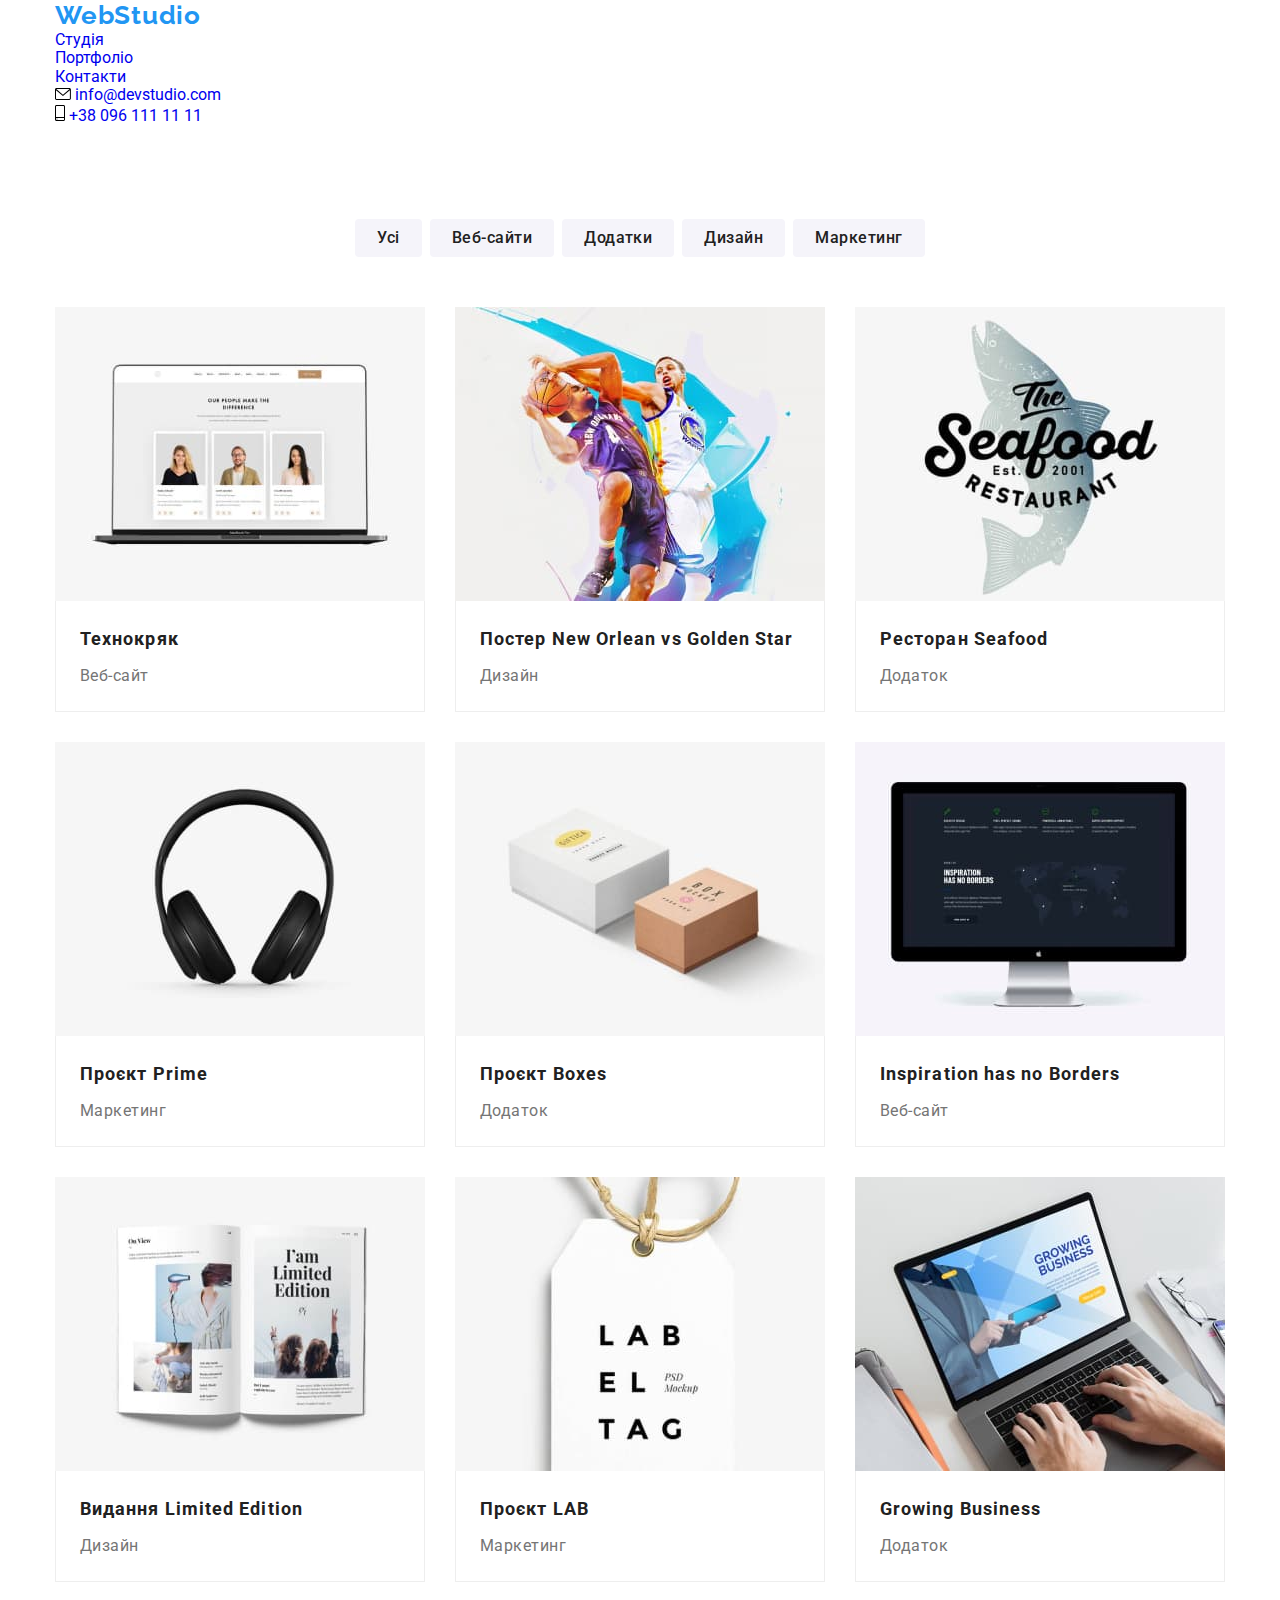
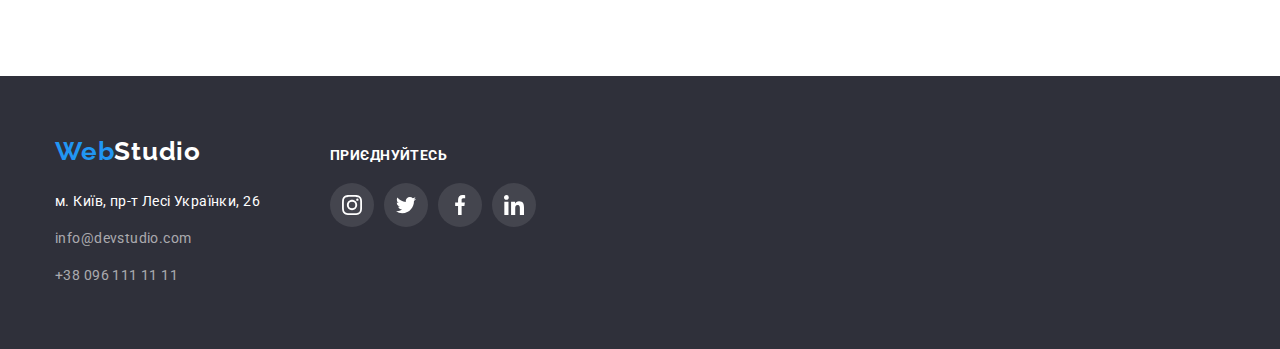
==== portfolio.html @ d1a9045b "start" ====
<!DOCTYPE html>
<html lang="uk">
  <head>
    <meta charset="UTF-8" />
    <meta http-equiv="X-UA-Compatible" content="IE=edge" />
    <meta name="viewport" content="width=device-width, initial-scale=1.0" />
    <title>WebStudio</title>
    <link
      rel="stylesheet"
      href="https://cdnjs.cloudflare.com/ajax/libs/modern-normalize/1.1.0/modern-normalize.min.css"
    />
    <link rel="stylesheet" href="./css/styles.css" />
    <link rel="preconnect" href="https://fonts.googleapis.com" />
    <link rel="preconnect" href="https://fonts.gstatic.com" crossorigin />
    <link
      href="https://fonts.googleapis.com/css2?family=Raleway:wght@700&family=Roboto:wght@400;500;700;900&display=swap"
      rel="stylesheet"
    />
  </head>
  <body>
    <header>
      <div class="container header-site">
        <nav class="navigation">
          <a href="./index.html" class="logo"
            >Web<span class="logo-header">Studio</span></a
          >
          <ul class="site-nav list">
            <li><a href="./index.html" class="link">Студія</a></li>
            <li>
              <a href="./portfolio.html" class="link active">Портфоліо</a>
            </li>
            <li><a href="#" class="link">Контакти</a></li>
          </ul>
        </nav>
        <ul class="header-contacts list">
          <li>
            <a href="mailto:info@devstudio.com" class="link"
              ><svg class="header-contacts-icons" width="16px" height="12px">
                <use xlink:href="./images/icons.svg#icon-envelope"></use>
              </svg>
              info@devstudio.com</a
            >
          </li>
          <li>
            <a href="tel:+380961111111" class="link"
              ><svg class="header-contacts-icons" width="10" height="16">
                <use xlink:href="./images/icons.svg#icon-smartphone"></use>
              </svg>
              +38 096 111 11 11</a
            >
          </li>
        </ul>
      </div>
    </header>

    <main>
      <section class="section">
        <div class="container">
          <h1 class="section-title visually-hidden">Наші роботи</h1>
          <ul class="list portfolio-filter">
            <li><button type="button" class="button">Усі</button></li>
            <li><button type="button" class="button">Веб-сайти</button></li>
            <li><button type="button" class="button">Додатки</button></li>
            <li><button type="button" class="button">Дизайн</button></li>
            <li><button type="button" class="button">Маркетинг</button></li>
          </ul>
          <h2 class="section-title visually-hidden">Наші проекти</h2>
          <ul class="list project">
            <li>
              <a href="#" class="link project__link">
                <div class="project__container">
                  <img
                    src="./images/technocryack.jpg"
                    alt="Веб-сайт Технокряк"
                    width="370"
                  />
                  <div class="project__info">
                    <p class="project__info-text">
                      Ресурс пропонує комплексні пропозиції з різним рівнем
                      функціоналу та сервісів. Все це дозволить відвідувачу
                      отримати вичерпні відомості про компанію чи приватну
                      особу.
                    </p>
                  </div>
                </div>
                <div class="project-box">
                  <h3 class="title">Технокряк</h3>
                  <p class="text">Веб-сайт</p>
                </div>
              </a>
            </li>
            <li>
              <a href="#" class="link project__link">
                <div class="project__container">
                  <img
                    src="./images/poster-new-orlean-vs-golden-star.jpg"
                    alt="Дизайн постера New Orlean vs Golden Star"
                    width="370"
                  />
                  <div class="project__info">
                    <p class="project__info-text">
                      Ресурс пропонує комплексні пропозиції з різним рівнем
                      функціоналу та сервісів. Все це дозволить відвідувачу
                      отримати вичерпні відомості про компанію чи приватну
                      особу.
                    </p>
                  </div>
                </div>
                <div class="project-box">
                  <h3 class="title">Постер New Orlean vs Golden Star</h3>
                  <p class="text">Дизайн</p>
                </div>
              </a>
            </li>
            <li>
              <a href="#" class="link project__link">
                <div class="project__container">
                  <img
                    src="./images/restaurant-seafood.jpg"
                    alt="Додаток ресторану Seafood"
                    width="370"
                  />
                  <div class="project__info">
                    <p class="project__info-text">
                      Ресурс пропонує комплексні пропозиції з різним рівнем
                      функціоналу та сервісів. Все це дозволить відвідувачу
                      отримати вичерпні відомості про компанію чи приватну
                      особу.
                    </p>
                  </div>
                </div>
                <div class="project-box">
                  <h3 class="title">Ресторан Seafood</h3>
                  <p class="text">Додаток</p>
                </div></a
              >
            </li>
            <li>
              <a href="#" class="link project__link">
                <div class="project__container">
                  <img
                    src="./images/projekt-prime.jpg"
                    alt="Маркетинг проєкта Prime"
                    width="370"
                  />
                  <div class="project__info">
                    <p class="project__info-text">
                      Ресурс пропонує комплексні пропозиції з різним рівнем
                      функціоналу та сервісів. Все це дозволить відвідувачу
                      отримати вичерпні відомості про компанію чи приватну
                      особу.
                    </p>
                  </div>
                </div>
                <div class="project-box">
                  <h3 class="title">Проєкт Prime</h3>
                  <p class="text">Маркетинг</p>
                </div></a
              >
            </li>
            <li>
              <a href="#" class="link project__link">
                <div class="project__container">
                  <img
                    src="./images/projekt-boxes.jpg"
                    alt="Додаток проєкта Boxes"
                    width="370"
                  />
                  <div class="project__info">
                    <p class="project__info-text">
                      Ресурс пропонує комплексні пропозиції з різним рівнем
                      функціоналу та сервісів. Все це дозволить відвідувачу
                      отримати вичерпні відомості про компанію чи приватну
                      особу.
                    </p>
                  </div>
                </div>
                <div class="project-box">
                  <h3 class="title">Проєкт Boxes</h3>
                  <p class="text">Додаток</p>
                </div></a
              >
            </li>
            <li>
              <a href="#" class="link project__link">
                <div class="project__container">
                  <img
                    src="./images/inspiration-has-no-borders.jpg"
                    alt="Веб-сайт Inspiration has no Borders"
                    width="370"
                  />
                  <div class="project__info">
                    <p class="project__info-text">
                      Ресурс пропонує комплексні пропозиції з різним рівнем
                      функціоналу та сервісів. Все це дозволить відвідувачу
                      отримати вичерпні відомості про компанію чи приватну
                      особу.
                    </p>
                  </div>
                </div>
                <div class="project-box">
                  <h3 class="title">Inspiration has no Borders</h3>
                  <p class="text">Веб-сайт</p>
                </div></a
              >
            </li>
            <li>
              <a href="#" class="link project__link">
                <div class="project__container">
                  <img
                    src="./images/limited-edition.jpg"
                    alt="Дизайн видання Limited Edition"
                    width="370"
                  />
                  <div class="project__info">
                    <p class="project__info-text">
                      Ресурс пропонує комплексні пропозиції з різним рівнем
                      функціоналу та сервісів. Все це дозволить відвідувачу
                      отримати вичерпні відомості про компанію чи приватну
                      особу.
                    </p>
                  </div>
                </div>
                <div class="project-box">
                  <h3 class="title">Видання Limited Edition</h3>
                  <p class="text">Дизайн</p>
                </div></a
              >
            </li>
            <li>
              <a href="#" class="link project__link">
                <div class="project__container">
                  <img
                    src="./images/projekt-lab.jpg"
                    alt="Маркетинг проєкта LAB"
                    width="370"
                  />
                  <div class="project__info">
                    <p class="project__info-text">
                      Ресурс пропонує комплексні пропозиції з різним рівнем
                      функціоналу та сервісів. Все це дозволить відвідувачу
                      отримати вичерпні відомості про компанію чи приватну
                      особу.
                    </p>
                  </div>
                </div>
                <div class="project-box">
                  <h3 class="title">Проєкт LAB</h3>
                  <p class="text">Маркетинг</p>
                </div></a
              >
            </li>
            <li>
              <a href="#" class="link project__link">
                <div class="project__container">
                  <img
                    src="./images/growing-business.jpg"
                    alt="Додаток Growing Business"
                    width="370"
                  />
                  <div class="project__info">
                    <p class="project__info-text">
                      Ресурс пропонує комплексні пропозиції з різним рівнем
                      функціоналу та сервісів. Все це дозволить відвідувачу
                      отримати вичерпні відомості про компанію чи приватну
                      особу.
                    </p>
                  </div>
                </div>
                <div class="project-box">
                  <h3 class="title">Growing Business</h3>
                  <p class="text">Додаток</p>
                </div></a
              >
            </li>
          </ul>
        </div>
      </section>
    </main>

    <footer class="footer">
      <div class="container footer__container">
        <div class="footer__address">
          <a href="./index.html" class="logo link"
            >Web<span class="logo-footer">Studio</span></a
          >
          <address class="adress">
            <ul class="list">
              <li class="adress-li">
                <a
                  href="https://goo.gl/maps/CPtrU1FHBa2aNyZL9"
                  target="_blank"
                  rel="noopener noreferrer nofollow"
                  class="adress-link"
                  >м. Київ, пр-т Лесі Українки, 26</a
                >
              </li>
              <li class="adress-li">
                <a href="mailto:info@devstudio.com" class="link"
                  >info@devstudio.com</a
                >
              </li>
              <li class="adress-li">
                <a href="tel:+380961111111" class="link">+38 096 111 11 11</a>
              </li>
            </ul>
          </address>
        </div>
        <div class="footer__social">
          <h3 class="footer__social-text">приєднуйтесь</h3>
          <ul class="list list-svg">
            <li class="team-li-svg">
              <a href="#" class="link footer__social-link"
                ><svg class="footer__social-svg" width="44px" height="44px">
                  <use href="./images/icons.svg#icon-instagram"></use>
                </svg>
              </a>
            </li>
            <li class="team-li-svg">
              <a href="#" class="link footer__social-link"
                ><svg class="footer__social-svg" width="44px" height="44px">
                  <use href="./images/icons.svg#icon-twitter"></use>
                </svg>
              </a>
            </li>
            <li class="team-li-svg">
              <a href="#" class="link footer__social-link"
                ><svg class="footer__social-svg" width="44px" height="44px">
                  <use href="./images/icons.svg#icon-facebook"></use>
                </svg>
              </a>
            </li>
            <li class="team-li-svg">
              <a href="#" class="link footer__social-link"
                ><svg class="footer__social-svg" width="44px" height="44px">
                  <use href="./images/icons.svg#icon-linkedin"></use>
                </svg>
              </a>
            </li>
          </ul>
        </div>
      </div>
    </footer>
  </body>
</html>
---- css/styles.css ----
:root {
  --primary-background-color: #ffffff;
  --main--background-color: #f5f5f5;
  --team-background-color: #f5f4fa;
  --secondary-background-color: #2f303a;
  --primary-text-color: #757575;
  --title-text-color: #212121;
  --logo-color: #2196f3;
  --white: #ffffff;
  --black: #000000;
  --footer-link: rgba(255, 255, 255, 0.6);
  --icon-color: #afb1b8;
  /* --title-font-weight: 700; */
}
/* placeholder or mixin */
body {
  font-family: "Roboto", sans-serif;
  color: var(--primary-text-color);
  background-color: var(--primary-background-color);
}
img {
  display: block;
  max-width: 100%;
  height: auto; /*потрібно ставити для нормального відображення фото, фото строчний елемент */
}
.visually-hidden {
  position: absolute;
  white-space: nowrap;
  width: 1px;
  height: 1px;
  overflow: hidden;
  border: 0;
  padding: 0;
  clip: rect(0 0 0 0);
  clip-path: inset(50%);
  margin: -1px;
}
.list {
  list-style: none;
  margin: 0;
  padding: 0;
}
.link {
  text-decoration: none;
}
h1,
h2,
h3,
h4,
h5,
h6,
p {
  margin: 0;
}

.section-title {
  font-weight: 700;
  font-size: 36px;
  line-height: 1.167;
  text-align: center;
  letter-spacing: 0.03em;
  color: var(--title-text-color);
}

/* container */
.container {
  padding: 0 15px;
  margin: 0 auto;
  width: 100%;
  max-width: 1200px;
}
.section {
  padding-top: 94px;
  padding-bottom: 94px;
}

/* header */
.header {
  border-bottom: 1px solid #ececec;
}

.header__container {
  /* placeholder or mixin */
  padding: 0 15px;
  margin: 0 auto;
  width: 100%;
  max-width: 1200px;
  /* end */
  display: flex;
}
.nav {
  display: flex;
  align-items: center;
}
.nav__list {
  /* placeholder or mixin */
  list-style: none;
  margin: 0;
  padding: 0;
  /* end */
  display: flex;
  margin-left: 93px;
  gap: 50px;
}

.nav__link {
  /* placeholder or mixin */
  text-decoration: none;
  /* end */
  display: block;
  padding: 32px 0;
}

/* logo */
.logo {
  text-decoration: none;
  font-family: "Raleway";
  font-weight: 700;
  font-size: 26px;
  line-height: 1.193;
  letter-spacing: 0.03em;
  color: var(--logo-color);
}
.logo__text {
  color: var(--black);
}
.logo-footer {
  color: var(--white);
}
/* header */
.nav__link {
  /* placeholder or mixin */
  text-decoration: none;
  /* end */
  font-weight: 500;
  font-size: 14px;
  line-height: 1.143;
  letter-spacing: 0.02em;
  color: var(--title-text-color);
  transition: color 0.25s;
}
.nav__link:hover,
.nav__link:focus {
  color: var(--logo-color);
}

.contacts {
  /* placeholder or mixin */
  list-style: none;
  margin: 0;
  padding: 0;
  /* end */
  display: flex;
  margin-left: auto;
  align-items: center;
  gap: 50px;
}
.contacts__link {
  /* placeholder or mixin */
  text-decoration: none;
  /* end */
  font-weight: 500;
  font-size: 14px;
  line-height: 1.143;
  letter-spacing: 0.02em;
  color: var(--primary-text-color);
  transition: color 0.25s;
}
.nav__link--active {
  color: var(--logo-color);
  position: relative;
}
.nav__link--active::after {
  position: absolute;
  content: "";
  bottom: -2px;
  display: block;
  width: 100%;
  height: 4px;
  background-color: var(--logo-color);
  border-radius: 2px;
}
.contacts__link:hover,
.contacts__link:focus {
  color: var(--logo-color);
}
.contacts__icons {
  margin-right: 10px;
  fill: currentColor;
}

/* hero */

.hero {
  background-image: linear-gradient(
      rgba(47, 48, 58, 0.4),
      rgba(47, 48, 58, 0.4)
    ),
    url(../images/background.jpg);
  background-repeat: no-repeat;
  background-position: center;
  background-size: 1600px 600px; /*питання!!!*/
  background-color: var(--secondary-background-color);
  text-align: center;
  padding-top: 200px;
  padding-bottom: 200px;
}
.hero__title {
  font-weight: 900;
  font-size: 44px;
  line-height: 1.364;
  letter-spacing: 0.06em;
  text-transform: uppercase;
  color: var(--white);
  margin: 0 auto;
  margin-bottom: 30px;
  max-width: 696px;
}
.hero__button {
  border-radius: 4px;
  border: 0;
  background-color: var(--logo-color);
  color: var(--white);
  font-weight: 700;
  font-size: 16px;
  line-height: 1.875;
  letter-spacing: 0.06em;
  padding: 10px 32px;
}

/* benefits */

.benefits {
  /* placeholder or mixin */
  padding-top: 94px;
  padding-bottom: 94px;
  /* end */
}
.benefits__container {
  /* placeholder or mixin */
  padding: 0 15px;
  margin: 0 auto;
  width: 100%;
  max-width: 1200px;
  /* end */
}
.benefits__title {
  /* placeholder or mixin */
  font-weight: 700;
  font-size: 36px;
  line-height: 1.167;
  text-align: center;
  letter-spacing: 0.03em;
  color: var(--title-text-color);
  /* end */
}
.benefits__list {
  /* placeholder or mixin */
  list-style: none;
  margin: 0;
  padding: 0;
  /* end */
  display: flex;
  justify-content: space-between;
  gap: 30px;
}
.benefits__li {
  width: 100%;
  max-width: 270px;
}
.benefits__info {
  font-weight: 700;
  font-size: 14px;
  line-height: 1.143;
  letter-spacing: 0.03em;
  text-transform: uppercase;
  color: var(--title-text-color);
  margin-bottom: 10px;
}
.benefits__text {
  font-weight: 400;
  font-size: 14px;
  line-height: 1.715;
  letter-spacing: 0.03em;
  color: var(--primary-text-color);
}
.benefits__svg-box {
  display: flex;
  background-color: #f5f4fa;
  margin-bottom: 30px;
  border-radius: 4px;
}
.benefits__icons {
  margin: 25px 100px;
}

/* work */

.work {
  /* placeholder or mixin */
  padding-top: 94px;
  padding-bottom: 94px;
  /* end */
  padding-top: 0;
}
.work__container {
  /* placeholder or mixin */
  padding: 0 15px;
  margin: 0 auto;
  width: 100%;
  max-width: 1200px;
  /* end */
}
.work__title {
  /* placeholder or mixin */
  font-weight: 700;
  font-size: 36px;
  line-height: 1.167;
  text-align: center;
  letter-spacing: 0.03em;
  color: var(--title-text-color);
  /* end */
}
.work__list {
  /* placeholder or mixin */
  list-style: none;
  margin: 0;
  padding: 0;
  /* end */
  display: flex;
  margin-top: 50px;
}
.work__li:not(:last-child) {
  margin-right: 30px;
}
.work__li {
  position: relative;
}
.work__info {
  position: absolute;
  background: rgba(47, 48, 58, 0.8);
  width: 100%;
  bottom: -1px;
}
.work__description {
  padding: 27px 0;
  font-weight: 700;
  font-size: 14px;
  line-height: 1.143;
  text-align: center;
  letter-spacing: 0.03em;
  text-transform: uppercase;
  color: var(--primary-background-color);
}

/* team */

.team {
  /* placeholder or mixin */
  padding-top: 94px;
  padding-bottom: 94px;
  /* end */
  background-color: var(--team-background-color);
}
.team__container {
  /* placeholder or mixin */
  padding: 0 15px;
  margin: 0 auto;
  width: 100%;
  max-width: 1200px;
  /* end */
}
.team__title {
  /* placeholder or mixin */
  font-weight: 700;
  font-size: 36px;
  line-height: 1.167;
  text-align: center;
  letter-spacing: 0.03em;
  color: var(--title-text-color);
  /* end */
}
.team__list {
  /* placeholder or mixin */
  list-style: none;
  margin: 0;
  padding: 0;
  /* end */
  display: flex;
  margin-top: 50px;
  gap: 30px;
}
.team .list-svg {
  display: flex;
  margin-top: 16px;
  gap: 10px;
  margin-left: 32px;
  /* width: 44px;
  height: 44px; */
}

.list-svg .link {
    /* placeholder or mixin */
    text-decoration: none;
    /* end */
  display: flex;
  align-items: center;
  justify-content: center;
  width: 100%;
  height: 100%;
  border-radius: 50%;
  transition: color 0.25s;
}
.list-svg .link:hover,
.list-svg .link:focus {
  background-color: var(--logo-color);
}
.list-svg .link:hover .icon-team,
.list-svg .link:focus .icon-team {
  fill: #ffffff;
}

.list-svg .link .icon-team {
  padding: 12px;
  fill: var(--icon-color);
  transition: color 0.25s;
}

.team__li {
  background-color: var(--white);
  box-shadow: 0px 1px 3px rgba(0, 0, 0, 0.12), 0px 1px 1px rgba(0, 0, 0, 0.14),
    0px 2px 1px rgba(0, 0, 0, 0.2);
  border-radius: 0px 0px 4px 4px;
}
.team .title {
  font-weight: 500;
  font-size: 16px;
  line-height: 1.188;
  text-align: center;
  letter-spacing: 0.03em;
  color: var(--title-text-color);
}
.team__info {
  padding: 30px 0;
}
.team .text {
  font-weight: 400;
  font-size: 16px;
  line-height: 1.188;
  text-align: center;
  letter-spacing: 0.03em;
  color: var(--primary-text-color);
  margin-top: 10px;
}

/* clients */
.section-title {
  font-weight: 700;
  font-size: 36px;
  line-height: 1.167;
  text-align: center;
  letter-spacing: 0.03em;
  color: var(--black);
  margin-bottom: 50px;
}
.icon-clients {
  fill: var(--icon-color);
  transition: fill 0.25s;
}
.clients__link {
  display: flex;
  width: 170px;
  height: 92px;
  border: 2px solid var(--icon-color);
  border-radius: 5%;
  align-items: center;
  justify-content: center;
  transition: border 0.25s;
}

.clients__link:hover,
.clients__link:focus {
  border: 2px solid var(--logo-color);
}
.clients__link:hover .icon-clients,
.clients__link:focus .icon-clients {
  fill: var(--logo-color);
}

.clients__list {
  display: flex;
  justify-content: space-between;
}

/* footer */
.footer {
  background-color: var(--secondary-background-color);
  padding-top: 60px;
  padding-bottom: 60px;
}

.footer__container {
  display: flex;
  align-items: baseline;
}
.footer__social {
  margin-left: 70px;
}
.footer__social-text {
  font-weight: 700;
  font-size: 14px;
  line-height: 1.143;
  letter-spacing: 0.03em;
  text-transform: uppercase;
  color: var(--white);
}

.footer__social .list-svg {
  display: flex;
  margin-top: 20px;
  gap: 10px;
  /* width: 44px;
  height: 44px; */
}

.footer__social-link {
  background-color: rgba(255, 255, 255, 0.1);
}
.footer__social-svg {
  padding: 12px;
  fill: var(--white);
}

.footer .logo {
  display: block;
  margin-bottom: 20px;
}
.adress .link {
  font-style: normal;
  font-weight: 400;
  font-size: 14px;
  line-height: 2;
  letter-spacing: 0.03em;
  color: var(--footer-link);
}
.adress-li:not(:last-child) {
  margin-bottom: 9px;
}
.adress .adress-link {
  text-decoration: none;
  font-style: normal;
  font-weight: 400;
  font-size: 14px;
  line-height: 2;
  letter-spacing: 0.03em;
  color: var(--white);
  transition: color 0.25s;
}
.adress .link:hover,
.adress .link:focus {
  color: var(--logo-color);
}

/* portfolio */
.portfolio-filter {
  display: flex;
  justify-content: center;
  color: var(--title-text-color);
  font-weight: 500;
  font-size: 16px;
  line-height: 1.625;
  text-align: center;
  letter-spacing: 0.03em;
  margin-bottom: 50px;
}
.portfolio-filter .button {
  padding: 6px 22px;
  font-style: normal;
  font-weight: 500;
  font-size: 16px;
  line-height: 1.625;
  letter-spacing: 0.03em;
  color: var(--title-text-color);
  background-color: var(--team-background-color);
  border: 0;
  border-radius: 4px;
  transition: color 0.25s, background-color 0.25s;
}
.portfolio-filter li:not(:last-child) {
  margin-right: 8px;
}
.portfolio-filter .button:hover,
.portfolio-filter .button:focus {
  color: var(--white);
  background-color: var(--logo-color);
  box-shadow: 0px 3px 1px rgba(0, 0, 0, 0.1), 0px 1px 2px rgba(0, 0, 0, 0.08),
    0px 2px 2px rgba(0, 0, 0, 0.12);
}
.project {
  display: flex;
  flex-wrap: wrap;
}
.project li {
  margin-bottom: 30px;
  margin-right: 30px;
}
.project-box {
  border: 1px solid#eeeeee;
  border-top: 0;
}
.project li:nth-child(3n) {
  margin-right: 0;
}
.project li:nth-last-child(-n + 3) {
  margin-bottom: 0;
}
.project .title {
  font-weight: 700;
  font-size: 18px;
  line-height: 2;
  letter-spacing: 0.06em;
  color: var(--title-text-color);
  padding: 20px 24px 4px 24px;
}
.project .text {
  font-style: normal;
  font-weight: 400;
  font-size: 16px;
  line-height: 1.875;
  letter-spacing: 0.03em;
  color: var(--primary-text-color);
  padding: 0 24px 20px 24px;
}

.project__container {
  position: relative;
  overflow: hidden;
}

.project__info {
  position: absolute;
  top: 0;
  bottom: 0;
  right: 0;
  left: 0;
  background: rgba(33, 150, 243, 0.9);
  transform: translateY(100%);
  transition: transform 0.25s;
}

.project__link:focus .project__info,
.project__link:hover .project__info {
  transform: translateY(0);
}

.project__link:focus .project-box,
.project__link:hover .project-box {
  box-shadow: 0px 1px 1px rgba(0, 0, 0, 0.12), 0px 4px 4px rgba(0, 0, 0, 0.06),
    1px 4px 6px rgba(0, 0, 0, 0.16);
}

.project__info-text {
  color: var(--white);
  font-weight: 400;
  font-size: 18px;
  line-height: 1.556;
  letter-spacing: 0.03em;
  margin: 63px 24px;
}

/* modal */

.modal__windows {
  position: fixed;
  top: 0;
  bottom: 0;
  right: 0;
  left: 0;
  background-color: rgba(0, 0, 0, 0.2);
}
.modal__windows.is-hidden {
  visibility: hidden;
  pointer-events: none;
}

.modal {
  position: absolute;
  width: 528px;
  height: 581px;
  top: 50%;
  left: 50%;
  transform: translate(-50%, -50%);
  background-color: var(--white);
}

.modal__btn {
  border-radius: 50%;
  width: 30px;
  height: 30px;
  display: flex;
  justify-content: center;
  align-items: center;
  position: absolute;
  right: 8px;
  top: 8px;
  border: 1px solid rgba(0, 0, 0, 0.1);
  background-color: var(--white);
}
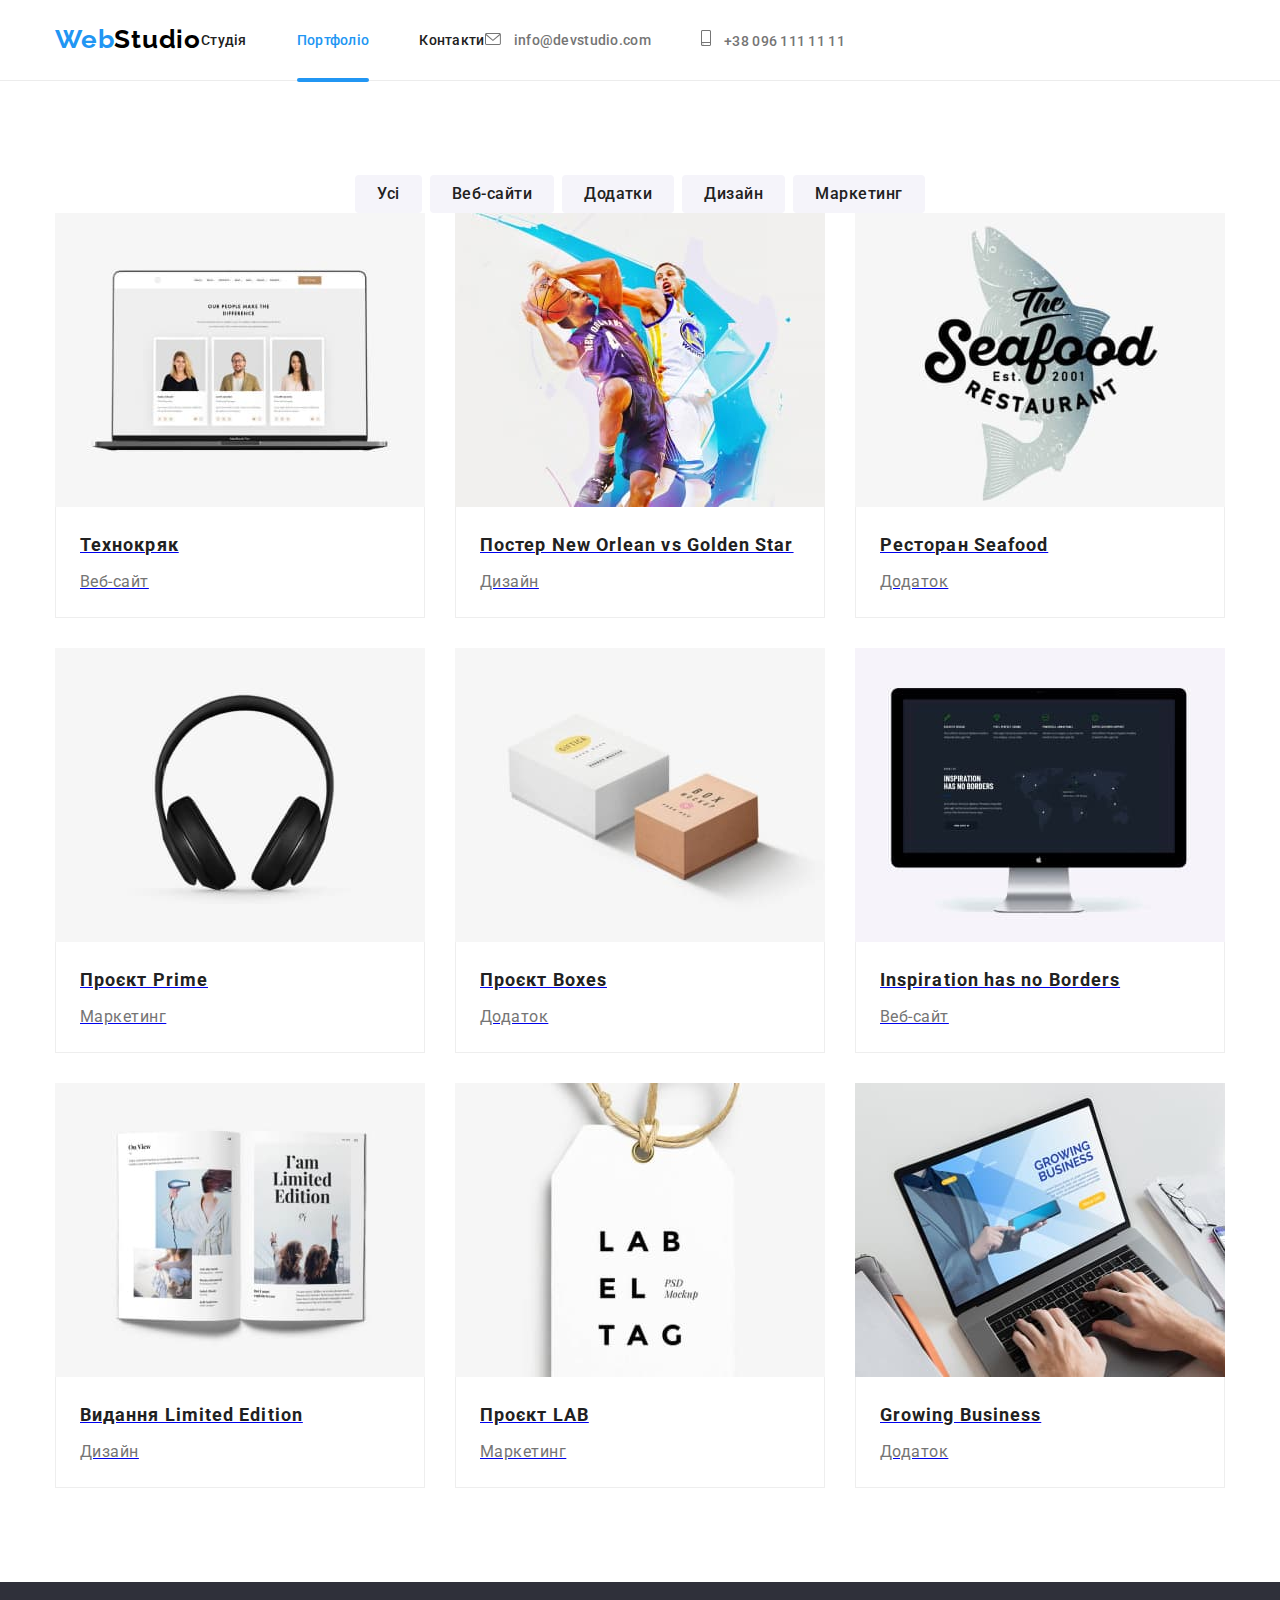
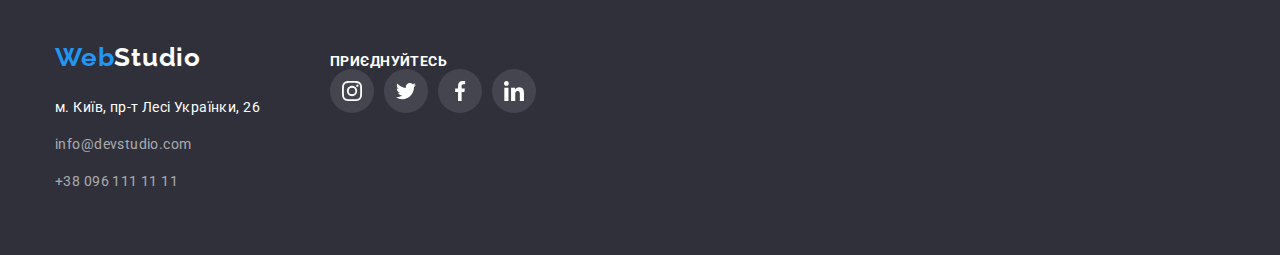
==== commit 5d52758e: "to sass" ====
--- a/portfolio.html
+++ b/portfolio.html
@@ -9,7 +9,7 @@
       rel="stylesheet"
       href="https://cdnjs.cloudflare.com/ajax/libs/modern-normalize/1.1.0/modern-normalize.min.css"
     />
-    <link rel="stylesheet" href="./css/styles.css" />
+    <link rel="stylesheet" href=".//css/main.min.css" />
     <link rel="preconnect" href="https://fonts.googleapis.com" />
     <link rel="preconnect" href="https://fonts.gstatic.com" crossorigin />
     <link
@@ -18,33 +18,37 @@
     />
   </head>
   <body>
-    <header>
-      <div class="container header-site">
-        <nav class="navigation">
+    <header class="header">
+      <div class="container header__container">
+        <nav class="nav">
           <a href="./index.html" class="logo"
-            >Web<span class="logo-header">Studio</span></a
+            >Web<span class="logo__text">Studio</span></a
           >
-          <ul class="site-nav list">
-            <li><a href="./index.html" class="link">Студія</a></li>
-            <li>
-              <a href="./portfolio.html" class="link active">Портфоліо</a>
-            </li>
-            <li><a href="#" class="link">Контакти</a></li>
+          <ul class="nav__list">
+            <li>
+              <a href="./index.html" class="nav__link">Студія</a>
+            </li>
+            <li>
+              <a href="./portfolio.html" class="nav__link nav__link--active"
+                >Портфоліо</a
+              >
+            </li>
+            <li><a href="#" class="nav__link">Контакти</a></li>
           </ul>
         </nav>
-        <ul class="header-contacts list">
+        <ul class="contacts">
           <li>
-            <a href="mailto:info@devstudio.com" class="link"
-              ><svg class="header-contacts-icons" width="16px" height="12px">
-                <use xlink:href="./images/icons.svg#icon-envelope"></use>
+            <a href="mailto:info@devstudio.com" class="contacts__link"
+              ><svg class="contacts__icons" width="16" height="12">
+                <use href="./images/icons.svg#icon-envelope"></use>
               </svg>
               info@devstudio.com</a
             >
           </li>
           <li>
-            <a href="tel:+380961111111" class="link"
-              ><svg class="header-contacts-icons" width="10" height="16">
-                <use xlink:href="./images/icons.svg#icon-smartphone"></use>
+            <a href="tel:+380961111111" class="contacts__link"
+              ><svg class="contacts__icons" width="10" height="16">
+                <use href="./images/icons.svg#icon-smartphone"></use>
               </svg>
               +38 096 111 11 11</a
             >
@@ -54,20 +58,30 @@
     </header>
 
     <main>
-      <section class="section">
+      <section class="section portfolio">
         <div class="container">
-          <h1 class="section-title visually-hidden">Наші роботи</h1>
-          <ul class="list portfolio-filter">
-            <li><button type="button" class="button">Усі</button></li>
-            <li><button type="button" class="button">Веб-сайти</button></li>
-            <li><button type="button" class="button">Додатки</button></li>
-            <li><button type="button" class="button">Дизайн</button></li>
-            <li><button type="button" class="button">Маркетинг</button></li>
+          <h1 class="section__title visually-hidden">Наші роботи</h1>
+          <ul class="portfolio__filter">
+            <li class="portfolio__li">
+              <button type="button" class="portfolio__button">Усі</button>
+            </li>
+            <li class="portfolio__li">
+              <button type="button" class="portfolio__button">Веб-сайти</button>
+            </li>
+            <li class="portfolio__li">
+              <button type="button" class="portfolio__button">Додатки</button>
+            </li>
+            <li class="portfolio__li">
+              <button type="button" class="portfolio__button">Дизайн</button>
+            </li>
+            <li class="portfolio__li">
+              <button type="button" class="portfolio__button">Маркетинг</button>
+            </li>
           </ul>
-          <h2 class="section-title visually-hidden">Наші проекти</h2>
-          <ul class="list project">
-            <li>
-              <a href="#" class="link project__link">
+          <h2 class="section__title visually-hidden">Наші проекти</h2>
+          <ul class="project">
+            <li class="project__li">
+              <a href="#" class="project__link">
                 <div class="project__container">
                   <img
                     src="./images/technocryack.jpg"
@@ -83,14 +97,14 @@
                     </p>
                   </div>
                 </div>
-                <div class="project-box">
-                  <h3 class="title">Технокряк</h3>
-                  <p class="text">Веб-сайт</p>
-                </div>
-              </a>
-            </li>
-            <li>
-              <a href="#" class="link project__link">
+                <div class="project__box">
+                  <h3 class="project__title">Технокряк</h3>
+                  <p class="project__text">Веб-сайт</p>
+                </div>
+              </a>
+            </li>
+            <li class="project__li">
+              <a href="#" class="project__link">
                 <div class="project__container">
                   <img
                     src="./images/poster-new-orlean-vs-golden-star.jpg"
@@ -106,14 +120,16 @@
                     </p>
                   </div>
                 </div>
-                <div class="project-box">
-                  <h3 class="title">Постер New Orlean vs Golden Star</h3>
-                  <p class="text">Дизайн</p>
-                </div>
-              </a>
-            </li>
-            <li>
-              <a href="#" class="link project__link">
+                <div class="project__box">
+                  <h3 class="project__title">
+                    Постер New Orlean vs Golden Star
+                  </h3>
+                  <p class="project__text">Дизайн</p>
+                </div>
+              </a>
+            </li>
+            <li class="project__li">
+              <a href="#" class="project__link">
                 <div class="project__container">
                   <img
                     src="./images/restaurant-seafood.jpg"
@@ -129,14 +145,14 @@
                     </p>
                   </div>
                 </div>
-                <div class="project-box">
-                  <h3 class="title">Ресторан Seafood</h3>
-                  <p class="text">Додаток</p>
-                </div></a
-              >
-            </li>
-            <li>
-              <a href="#" class="link project__link">
+                <div class="project__box">
+                  <h3 class="project__title">Ресторан Seafood</h3>
+                  <p class="project__text">Додаток</p>
+                </div></a
+              >
+            </li>
+            <li class="project__li">
+              <a href="#" class="project__link">
                 <div class="project__container">
                   <img
                     src="./images/projekt-prime.jpg"
@@ -152,14 +168,14 @@
                     </p>
                   </div>
                 </div>
-                <div class="project-box">
-                  <h3 class="title">Проєкт Prime</h3>
-                  <p class="text">Маркетинг</p>
-                </div></a
-              >
-            </li>
-            <li>
-              <a href="#" class="link project__link">
+                <div class="project__box">
+                  <h3 class="project__title">Проєкт Prime</h3>
+                  <p class="project__text">Маркетинг</p>
+                </div></a
+              >
+            </li>
+            <li class="project__li">
+              <a href="#" class="project__link">
                 <div class="project__container">
                   <img
                     src="./images/projekt-boxes.jpg"
@@ -175,14 +191,14 @@
                     </p>
                   </div>
                 </div>
-                <div class="project-box">
-                  <h3 class="title">Проєкт Boxes</h3>
-                  <p class="text">Додаток</p>
-                </div></a
-              >
-            </li>
-            <li>
-              <a href="#" class="link project__link">
+                <div class="project__box">
+                  <h3 class="project__title">Проєкт Boxes</h3>
+                  <p class="project__text">Додаток</p>
+                </div></a
+              >
+            </li>
+            <li class="project__li">
+              <a href="#" class="project__link">
                 <div class="project__container">
                   <img
                     src="./images/inspiration-has-no-borders.jpg"
@@ -198,14 +214,14 @@
                     </p>
                   </div>
                 </div>
-                <div class="project-box">
-                  <h3 class="title">Inspiration has no Borders</h3>
-                  <p class="text">Веб-сайт</p>
-                </div></a
-              >
-            </li>
-            <li>
-              <a href="#" class="link project__link">
+                <div class="project__box">
+                  <h3 class="project__title">Inspiration has no Borders</h3>
+                  <p class="project__text">Веб-сайт</p>
+                </div></a
+              >
+            </li>
+            <li class="project__li">
+              <a href="#" class="project__link">
                 <div class="project__container">
                   <img
                     src="./images/limited-edition.jpg"
@@ -221,14 +237,14 @@
                     </p>
                   </div>
                 </div>
-                <div class="project-box">
-                  <h3 class="title">Видання Limited Edition</h3>
-                  <p class="text">Дизайн</p>
-                </div></a
-              >
-            </li>
-            <li>
-              <a href="#" class="link project__link">
+                <div class="project__box">
+                  <h3 class="project__title">Видання Limited Edition</h3>
+                  <p class="project__text">Дизайн</p>
+                </div></a
+              >
+            </li>
+            <li class="project__li">
+              <a href="#" class="project__link">
                 <div class="project__container">
                   <img
                     src="./images/projekt-lab.jpg"
@@ -244,14 +260,14 @@
                     </p>
                   </div>
                 </div>
-                <div class="project-box">
-                  <h3 class="title">Проєкт LAB</h3>
-                  <p class="text">Маркетинг</p>
-                </div></a
-              >
-            </li>
-            <li>
-              <a href="#" class="link project__link">
+                <div class="project__box">
+                  <h3 class="project__title">Проєкт LAB</h3>
+                  <p class="project__text">Маркетинг</p>
+                </div></a
+              >
+            </li>
+            <li class="project__li">
+              <a href="#" class="project__link">
                 <div class="project__container">
                   <img
                     src="./images/growing-business.jpg"
@@ -267,9 +283,9 @@
                     </p>
                   </div>
                 </div>
-                <div class="project-box">
-                  <h3 class="title">Growing Business</h3>
-                  <p class="text">Додаток</p>
+                <div class="project__box">
+                  <h3 class="project__title">Growing Business</h3>
+                  <p class="project__text">Додаток</p>
                 </div></a
               >
             </li>
@@ -281,58 +297,60 @@
     <footer class="footer">
       <div class="container footer__container">
         <div class="footer__address">
-          <a href="./index.html" class="logo link"
-            >Web<span class="logo-footer">Studio</span></a
+          <a href="./index.html" class="logo footer__logo"
+            >Web<span class="footer__logo-text">Studio</span></a
           >
-          <address class="adress">
-            <ul class="list">
-              <li class="adress-li">
+          <address class="address">
+            <ul class="address__list">
+              <li class="address__li">
                 <a
                   href="https://goo.gl/maps/CPtrU1FHBa2aNyZL9"
                   target="_blank"
                   rel="noopener noreferrer nofollow"
-                  class="adress-link"
+                  class="address__location"
                   >м. Київ, пр-т Лесі Українки, 26</a
                 >
               </li>
-              <li class="adress-li">
-                <a href="mailto:info@devstudio.com" class="link"
+              <li class="address__li">
+                <a href="mailto:info@devstudio.com" class="link address__link"
                   >info@devstudio.com</a
                 >
               </li>
-              <li class="adress-li">
-                <a href="tel:+380961111111" class="link">+38 096 111 11 11</a>
+              <li class="address__li">
+                <a href="tel:+380961111111" class="link address__link"
+                  >+38 096 111 11 11</a
+                >
               </li>
             </ul>
           </address>
         </div>
         <div class="footer__social">
-          <h3 class="footer__social-text">приєднуйтесь</h3>
-          <ul class="list list-svg">
-            <li class="team-li-svg">
-              <a href="#" class="link footer__social-link"
-                ><svg class="footer__social-svg" width="44px" height="44px">
+          <h3 class="footer__title">приєднуйтесь</h3>
+          <ul class="footer__list">
+            <li>
+              <a href="#" class="footer__link"
+                ><svg class="footer__icon" width="44px" height="44px">
                   <use href="./images/icons.svg#icon-instagram"></use>
                 </svg>
               </a>
             </li>
-            <li class="team-li-svg">
-              <a href="#" class="link footer__social-link"
-                ><svg class="footer__social-svg" width="44px" height="44px">
+            <li>
+              <a href="#" class="footer__link"
+                ><svg class="footer__icon" width="44px" height="44px">
                   <use href="./images/icons.svg#icon-twitter"></use>
                 </svg>
               </a>
             </li>
-            <li class="team-li-svg">
-              <a href="#" class="link footer__social-link"
-                ><svg class="footer__social-svg" width="44px" height="44px">
+            <li>
+              <a href="#" class="footer__link"
+                ><svg class="footer__icon" width="44px" height="44px">
                   <use href="./images/icons.svg#icon-facebook"></use>
                 </svg>
               </a>
             </li>
-            <li class="team-li-svg">
-              <a href="#" class="link footer__social-link"
-                ><svg class="footer__social-svg" width="44px" height="44px">
+            <li>
+              <a href="#" class="footer__link"
+                ><svg class="footer__icon" width="44px" height="44px">
                   <use href="./images/icons.svg#icon-linkedin"></use>
                 </svg>
               </a>
--- a/css/main.min.css
+++ b/css/main.min.css
@@ -0,0 +1 @@
+body{font-family:"Roboto",sans-serif;color:var(--primary-text-color);background-color:var(--primary-background-color)}img{display:block;max-width:100%;height:auto}.visually-hidden{position:absolute;white-space:nowrap;width:1px;height:1px;overflow:hidden;border:0;padding:0;clip:rect(0 0 0 0);-webkit-clip-path:inset(50%);clip-path:inset(50%);margin:-1px}h1,h2,h3,h4,h5,h6,p{margin:0}.section__title{font-weight:700;font-size:36px;line-height:1.167;text-align:center;letter-spacing:.03em;color:var(--black);margin-bottom:50px}.container{padding:0 15px;margin:0 auto;width:100%;max-width:1200px}.section{padding-top:94px;padding-bottom:94px}.benefits__list{display:-webkit-box;display:-ms-flexbox;display:flex;-webkit-box-pack:justify;-ms-flex-pack:justify;justify-content:space-between;gap:30px}.benefits__li{width:100%;max-width:270px}.benefits__info{font-weight:700;font-size:14px;line-height:1.143;letter-spacing:.03em;text-transform:uppercase;color:var(--title-text-color);margin-bottom:10px}.benefits__text{font-weight:400;font-size:14px;line-height:1.715;letter-spacing:.03em;color:var(--primary-text-color)}.benefits__svg-box{display:-webkit-box;display:-ms-flexbox;display:flex;background-color:#f5f4fa;margin-bottom:30px;border-radius:4px}.benefits__icons{margin:25px 100px}.hero__button{border-radius:4px;border:0;background-color:var(--logo-color);color:var(--white);font-weight:700;font-size:16px;line-height:1.875;letter-spacing:.06em;padding:10px 32px}.portfolio__button{padding:6px 22px;font-style:normal;font-weight:500;font-size:16px;line-height:1.625;letter-spacing:.03em;color:var(--title-text-color);background-color:var(--team-background-color);border:0;border-radius:4px;-webkit-transition:color .25s,background-color .25s;transition:color .25s,background-color .25s}.portfolio__button:hover,.portfolio__button:focus{color:var(--white);background-color:var(--logo-color);-webkit-box-shadow:0px 3px 1px rgba(0,0,0,.1),0px 1px 2px rgba(0,0,0,.08),0px 2px 2px rgba(0,0,0,.12);box-shadow:0px 3px 1px rgba(0,0,0,.1),0px 1px 2px rgba(0,0,0,.08),0px 2px 2px rgba(0,0,0,.12)}.modal__btn{border-radius:50%;width:30px;height:30px;display:-webkit-box;display:-ms-flexbox;display:flex;-webkit-box-pack:center;-ms-flex-pack:center;justify-content:center;-webkit-box-align:center;-ms-flex-align:center;align-items:center;position:absolute;right:8px;top:8px;border:1px solid rgba(0,0,0,.1);background-color:var(--white)}.clients__list{display:-webkit-box;display:-ms-flexbox;display:flex;-webkit-box-pack:justify;-ms-flex-pack:justify;justify-content:space-between}.clients__icon{fill:var(--icon-color);-webkit-transition:fill .25s;transition:fill .25s}.clients__link{display:-webkit-box;display:-ms-flexbox;display:flex;width:170px;height:92px;border:2px solid var(--icon-color);border-radius:5%;-webkit-box-align:center;-ms-flex-align:center;align-items:center;-webkit-box-pack:center;-ms-flex-pack:center;justify-content:center;-webkit-transition:border .25s;transition:border .25s}.clients__link:hover,.clients__link:focus{border:2px solid var(--logo-color)}.clients__link:hover .clients__icon,.clients__link:focus .clients__icon{fill:var(--logo-color)}.footer{background-color:var(--secondary-background-color);padding-top:60px;padding-bottom:60px}.footer__container{display:-webkit-box;display:-ms-flexbox;display:flex;-webkit-box-align:baseline;-ms-flex-align:baseline;align-items:baseline}.address__link{font-style:normal;font-weight:400;font-size:14px;line-height:2;letter-spacing:.03em;color:var(--footer-link)}.address__link:hover,.address__link:focus{color:var(--logo-color)}.address__li:not(:last-child){margin-bottom:9px}.address__location{font-style:normal;font-weight:400;font-size:14px;line-height:2;letter-spacing:.03em;color:var(--white);-webkit-transition:color .25s;transition:color .25s}.header{border-bottom:1px solid #ececec}.header__container{display:-webkit-box;display:-ms-flexbox;display:flex}.nav{display:-webkit-box;display:-ms-flexbox;display:flex;-webkit-box-align:center;-ms-flex-align:center;align-items:center}.nav__list{display:-webkit-box;display:-ms-flexbox;display:flex;margin-left:93px;gap:50px}.nav__link{display:block;padding:32px 0;font-weight:500;font-size:14px;line-height:1.143;letter-spacing:.02em;color:var(--title-text-color);-webkit-transition:color .25s;transition:color .25s}.nav__link:hover,.nav__link:focus{color:var(--logo-color)}.nav__link--active{color:var(--logo-color);position:relative}.nav__link--active::after{position:absolute;content:"";bottom:-2px;display:block;width:100%;height:4px;background-color:var(--logo-color);border-radius:2px}.contacts{display:-webkit-box;display:-ms-flexbox;display:flex;margin-left:auto;-webkit-box-align:center;-ms-flex-align:center;align-items:center;gap:50px}.contacts__link{font-weight:500;font-size:14px;line-height:1.143;letter-spacing:.02em;color:var(--primary-text-color);-webkit-transition:color .25s;transition:color .25s}.contacts__link:hover,.contacts__link:focus{color:var(--logo-color)}.contacts__icons{margin-right:10px;fill:currentColor}.hero{background-image:-webkit-gradient(linear, left top, left bottom, from(rgba(47, 48, 58, 0.4)), to(rgba(47, 48, 58, 0.4))),url(../images/background.jpg);background-image:linear-gradient(rgba(47, 48, 58, 0.4), rgba(47, 48, 58, 0.4)),url(../images/background.jpg);background-repeat:no-repeat;background-position:center;background-size:1600px 600px;background-color:var(--secondary-background-color);text-align:center;padding-top:200px;padding-bottom:200px}.hero__title{font-weight:900;font-size:44px;line-height:1.364;letter-spacing:.06em;text-transform:uppercase;color:var(--white);margin:0 auto;margin-bottom:30px;max-width:696px}.logo{text-decoration:none;font-family:"Raleway";font-weight:700;font-size:26px;line-height:1.193;letter-spacing:.03em;color:var(--logo-color)}.logo__text{color:var(--black)}.footer__logo{text-decoration:none;display:block;margin-bottom:20px}.footer__logo-text{color:var(--white)}.modal{position:absolute;width:528px;height:581px;top:50%;left:50%;-webkit-transform:translate(-50%, -50%);transform:translate(-50%, -50%);background-color:var(--white)}.modal__windows{position:fixed;top:0;bottom:0;right:0;left:0;background-color:rgba(0,0,0,.2)}.modal__windows.is-hidden{visibility:hidden;pointer-events:none}.project{display:-webkit-box;display:-ms-flexbox;display:flex;-ms-flex-wrap:wrap;flex-wrap:wrap}.project__li{margin-bottom:30px;margin-right:30px}.project__li:nth-child(3n){margin-right:0}.project__li:nth-last-child(-n+3){margin-bottom:0}.project__link:focus .project__info,.project__link:hover .project__info{-webkit-transform:translateY(0);transform:translateY(0)}.project__link:focus .project__box,.project__link:hover .project__box{-webkit-box-shadow:0px 1px 1px rgba(0,0,0,.12),0px 4px 4px rgba(0,0,0,.06),1px 4px 6px rgba(0,0,0,.16);box-shadow:0px 1px 1px rgba(0,0,0,.12),0px 4px 4px rgba(0,0,0,.06),1px 4px 6px rgba(0,0,0,.16)}.project__container{position:relative;overflow:hidden}.project__info{position:absolute;top:0;bottom:0;right:0;left:0;background:rgba(33,150,243,.9);-webkit-transform:translateY(100%);transform:translateY(100%);-webkit-transition:-webkit-transform .25s;transition:-webkit-transform .25s;transition:transform .25s;transition:transform .25s, -webkit-transform .25s}.project__info-text{color:var(--white);font-weight:400;font-size:18px;line-height:1.556;letter-spacing:.03em;margin:63px 24px}.project__box{border:1px solid #eee;border-top:0;-webkit-transition:-webkit-transform .25s;transition:-webkit-transform .25s;transition:transform .25s;transition:transform .25s, -webkit-transform .25s}.project__title{font-weight:700;font-size:18px;line-height:2;letter-spacing:.06em;color:var(--title-text-color);padding:20px 24px 4px 24px}.project__text{font-style:normal;font-weight:400;font-size:16px;line-height:1.875;letter-spacing:.03em;color:var(--primary-text-color);padding:0 24px 20px 24px}.portfolio__filter{display:-webkit-box;display:-ms-flexbox;display:flex;-webkit-box-pack:center;-ms-flex-pack:center;justify-content:center;color:var(--title-text-color);font-weight:500;font-size:16px;line-height:1.625;text-align:center;letter-spacing:.03em;margin-bottom:50px}.portfolio__li:not(:last-child){margin-right:8px}.team__list-svg{display:-webkit-box;display:-ms-flexbox;display:flex;margin-top:16px;gap:10px;margin-left:32px}.team__link{display:-webkit-box;display:-ms-flexbox;display:flex;-webkit-box-align:center;-ms-flex-align:center;align-items:center;-webkit-box-pack:center;-ms-flex-pack:center;justify-content:center;width:100%;height:100%;border-radius:50%;-webkit-transition:color .25s;transition:color .25s}.team__link:hover,.team__link:focus{background-color:var(--logo-color)}.team__link:hover .team__icon,.team__link:focus .team__icon{fill:#fff}.team__icon{padding:12px;fill:var(--icon-color);-webkit-transition:color .25s;transition:color .25s}.footer__social{margin-left:70px}.footer__title{font-weight:700;font-size:14px;line-height:1.143;letter-spacing:.03em;text-transform:uppercase;color:var(--white)}.footer__list{display:-webkit-box;display:-ms-flexbox;display:flex;margin-top:20px;gap:10px}.footer__link{background-color:rgba(255,255,255,.1);display:-webkit-box;display:-ms-flexbox;display:flex;-webkit-box-align:center;-ms-flex-align:center;align-items:center;-webkit-box-pack:center;-ms-flex-pack:center;justify-content:center;width:100%;height:100%;border-radius:50%;-webkit-transition:color .25s;transition:color .25s}.footer__link:hover,.footer__link:focus{background-color:var(--logo-color)}.footer__link:hover .footer__icon,.footer__link:focus .footer__icon{fill:#fff}.footer__icon{padding:12px;fill:var(--white);-webkit-transition:color .25s;transition:color .25s}.team{background-color:var(--team-background-color)}.team__list{display:-webkit-box;display:-ms-flexbox;display:flex;margin-top:50px;gap:30px}.team__li{background-color:var(--white);-webkit-box-shadow:0px 1px 3px rgba(0,0,0,.12),0px 1px 1px rgba(0,0,0,.14),0px 2px 1px rgba(0,0,0,.2);box-shadow:0px 1px 3px rgba(0,0,0,.12),0px 1px 1px rgba(0,0,0,.14),0px 2px 1px rgba(0,0,0,.2);border-radius:0px 0px 4px 4px}.team__title{font-weight:500;font-size:16px;line-height:1.188;text-align:center;letter-spacing:.03em;color:var(--title-text-color)}.team__info{padding:30px 0}.team__text{font-weight:400;font-size:16px;line-height:1.188;text-align:center;letter-spacing:.03em;color:var(--primary-text-color);margin-top:10px}.work{padding-top:0}.work__list{display:-webkit-box;display:-ms-flexbox;display:flex;margin-top:50px}.work__li{position:relative}.work__li:not(:last-child){margin-right:30px}.work__info{position:absolute;background:rgba(47,48,58,.8);width:100%;bottom:-1px}.work__description{padding:27px 0;font-weight:700;font-size:14px;line-height:1.143;text-align:center;letter-spacing:.03em;text-transform:uppercase;color:var(--primary-background-color)}.benefits__list,.clients__list,.address__list,.nav__list,.contacts,.project,.project__link,.portfolio__filter,.team__list-svg,.footer__list,.team__list,.work__list{list-style:none;margin:0;padding:0}.clients__link,.address__link,.address__location,.nav__link,.contacts__link,.team__link,.footer__link{text-decoration:none}:root{--primary-background-color: #ffffff;--main--background-color: #f5f5f5;--team-background-color: #f5f4fa;--secondary-background-color: #2f303a;--primary-text-color: #757575;--title-text-color: #212121;--logo-color: #2196f3;--white: #ffffff;--black: #000000;--footer-link: rgba(255, 255, 255, 0.6);--icon-color: #afb1b8}/*# sourceMappingURL=main.min.css.map */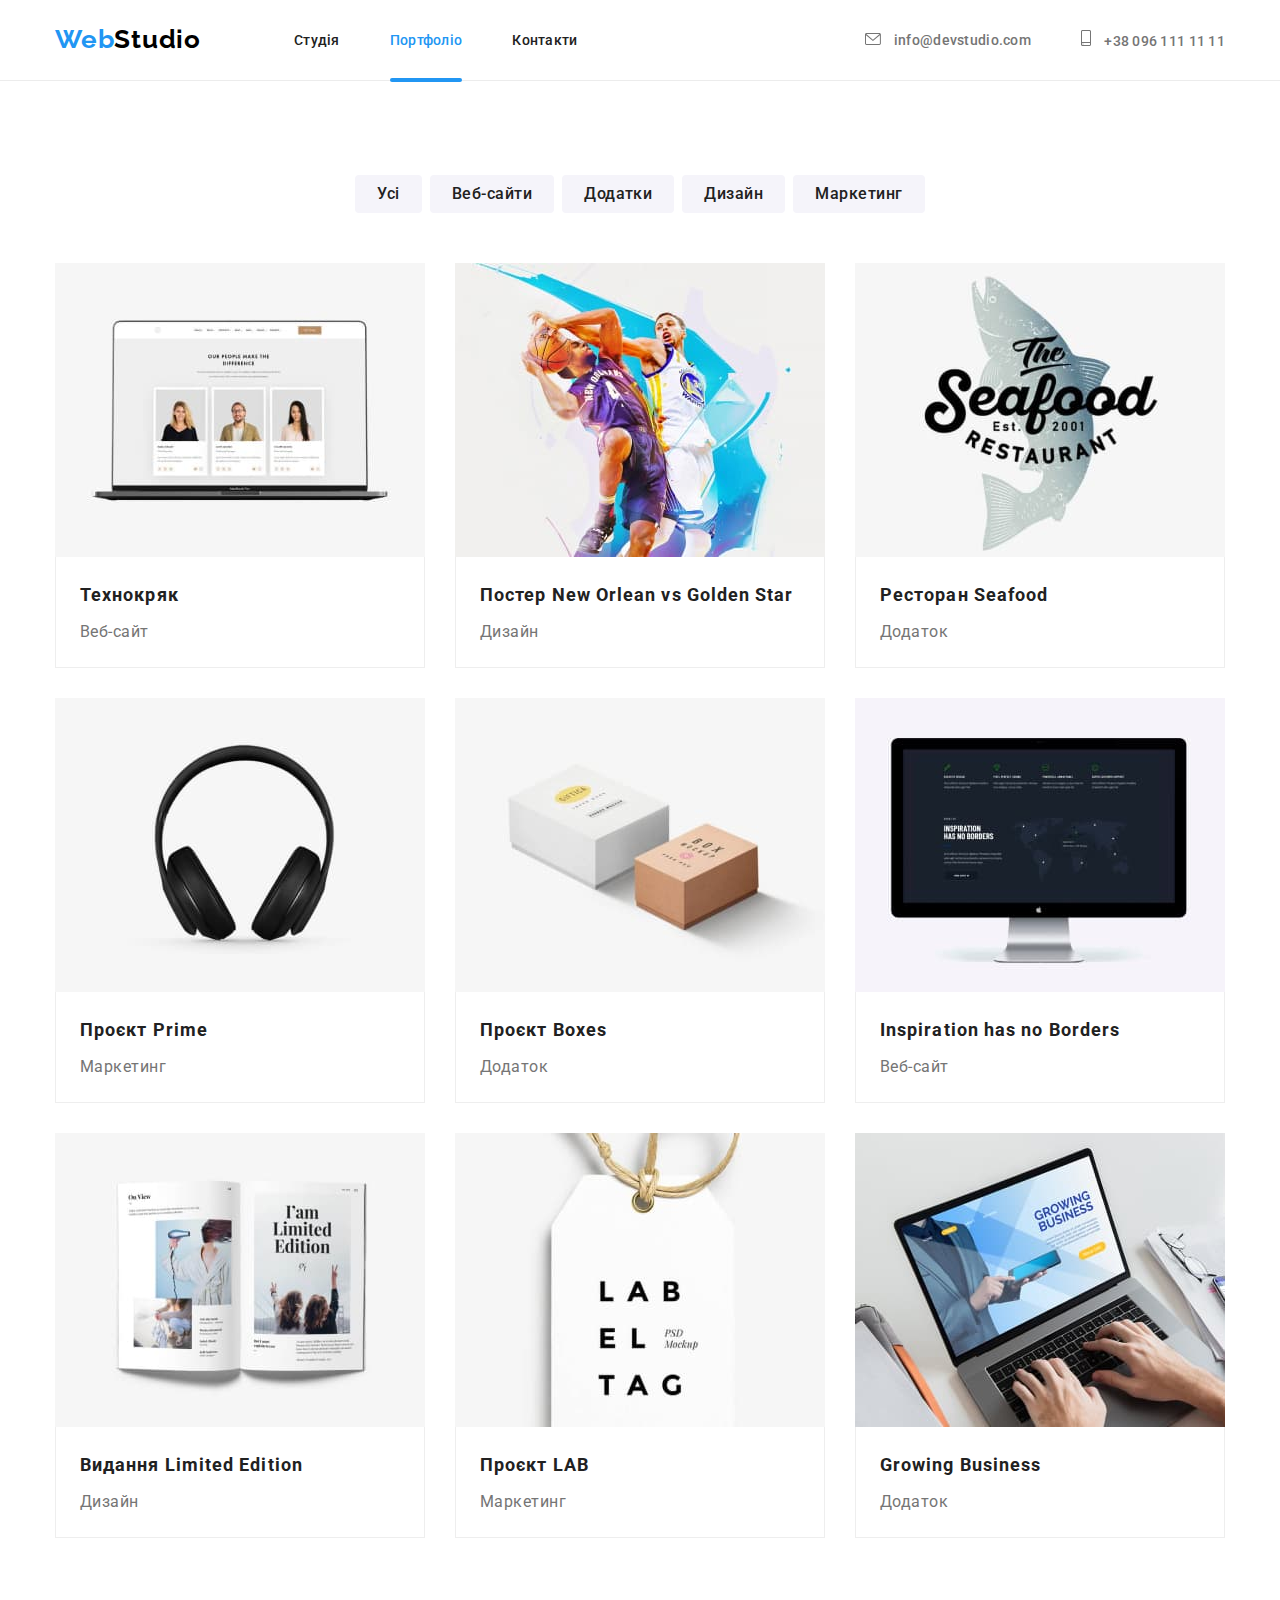
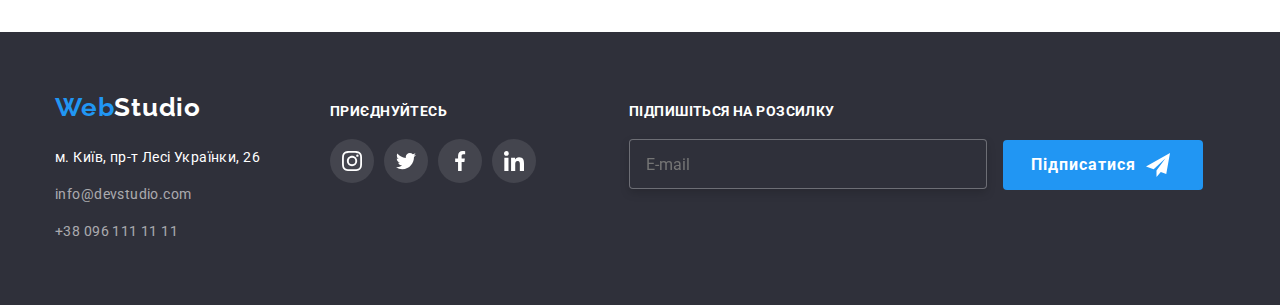
==== commit 2c668c8b: "add form" ====
--- a/portfolio.html
+++ b/portfolio.html
@@ -357,6 +357,20 @@
             </li>
           </ul>
         </div>
+        <div class="footer__input">
+          <h3 class="footer__title">Підпишіться на розсилку</h3>
+          <form action="" method="post" target="_self" class="footer__form">
+            <input
+              type="email"
+              name="email"
+              id="user-email"
+              placeholder="E-mail"
+            />
+            <button type="submit" class="footer__btn">Підписатися <svg class="footer__icon-send" width="24px" height="24px">
+              <use href="./images/icons.svg#icon-send"></use>
+            </svg></button>
+          </form>
+        </div>
       </div>
     </footer>
   </body>
--- a/css/main.min.css
+++ b/css/main.min.css
@@ -1 +1 @@
-body{font-family:"Roboto",sans-serif;color:var(--primary-text-color);background-color:var(--primary-background-color)}img{display:block;max-width:100%;height:auto}.visually-hidden{position:absolute;white-space:nowrap;width:1px;height:1px;overflow:hidden;border:0;padding:0;clip:rect(0 0 0 0);-webkit-clip-path:inset(50%);clip-path:inset(50%);margin:-1px}h1,h2,h3,h4,h5,h6,p{margin:0}.section__title{font-weight:700;font-size:36px;line-height:1.167;text-align:center;letter-spacing:.03em;color:var(--black);margin-bottom:50px}.container{padding:0 15px;margin:0 auto;width:100%;max-width:1200px}.section{padding-top:94px;padding-bottom:94px}.benefits__list{display:-webkit-box;display:-ms-flexbox;display:flex;-webkit-box-pack:justify;-ms-flex-pack:justify;justify-content:space-between;gap:30px}.benefits__li{width:100%;max-width:270px}.benefits__info{font-weight:700;font-size:14px;line-height:1.143;letter-spacing:.03em;text-transform:uppercase;color:var(--title-text-color);margin-bottom:10px}.benefits__text{font-weight:400;font-size:14px;line-height:1.715;letter-spacing:.03em;color:var(--primary-text-color)}.benefits__svg-box{display:-webkit-box;display:-ms-flexbox;display:flex;background-color:#f5f4fa;margin-bottom:30px;border-radius:4px}.benefits__icons{margin:25px 100px}.hero__button{border-radius:4px;border:0;background-color:var(--logo-color);color:var(--white);font-weight:700;font-size:16px;line-height:1.875;letter-spacing:.06em;padding:10px 32px}.portfolio__button{padding:6px 22px;font-style:normal;font-weight:500;font-size:16px;line-height:1.625;letter-spacing:.03em;color:var(--title-text-color);background-color:var(--team-background-color);border:0;border-radius:4px;-webkit-transition:color .25s,background-color .25s;transition:color .25s,background-color .25s}.portfolio__button:hover,.portfolio__button:focus{color:var(--white);background-color:var(--logo-color);-webkit-box-shadow:0px 3px 1px rgba(0,0,0,.1),0px 1px 2px rgba(0,0,0,.08),0px 2px 2px rgba(0,0,0,.12);box-shadow:0px 3px 1px rgba(0,0,0,.1),0px 1px 2px rgba(0,0,0,.08),0px 2px 2px rgba(0,0,0,.12)}.modal__btn{border-radius:50%;width:30px;height:30px;display:-webkit-box;display:-ms-flexbox;display:flex;-webkit-box-pack:center;-ms-flex-pack:center;justify-content:center;-webkit-box-align:center;-ms-flex-align:center;align-items:center;position:absolute;right:8px;top:8px;border:1px solid rgba(0,0,0,.1);background-color:var(--white)}.clients__list{display:-webkit-box;display:-ms-flexbox;display:flex;-webkit-box-pack:justify;-ms-flex-pack:justify;justify-content:space-between}.clients__icon{fill:var(--icon-color);-webkit-transition:fill .25s;transition:fill .25s}.clients__link{display:-webkit-box;display:-ms-flexbox;display:flex;width:170px;height:92px;border:2px solid var(--icon-color);border-radius:5%;-webkit-box-align:center;-ms-flex-align:center;align-items:center;-webkit-box-pack:center;-ms-flex-pack:center;justify-content:center;-webkit-transition:border .25s;transition:border .25s}.clients__link:hover,.clients__link:focus{border:2px solid var(--logo-color)}.clients__link:hover .clients__icon,.clients__link:focus .clients__icon{fill:var(--logo-color)}.footer{background-color:var(--secondary-background-color);padding-top:60px;padding-bottom:60px}.footer__container{display:-webkit-box;display:-ms-flexbox;display:flex;-webkit-box-align:baseline;-ms-flex-align:baseline;align-items:baseline}.address__link{font-style:normal;font-weight:400;font-size:14px;line-height:2;letter-spacing:.03em;color:var(--footer-link)}.address__link:hover,.address__link:focus{color:var(--logo-color)}.address__li:not(:last-child){margin-bottom:9px}.address__location{font-style:normal;font-weight:400;font-size:14px;line-height:2;letter-spacing:.03em;color:var(--white);-webkit-transition:color .25s;transition:color .25s}.header{border-bottom:1px solid #ececec}.header__container{display:-webkit-box;display:-ms-flexbox;display:flex}.nav{display:-webkit-box;display:-ms-flexbox;display:flex;-webkit-box-align:center;-ms-flex-align:center;align-items:center}.nav__list{display:-webkit-box;display:-ms-flexbox;display:flex;margin-left:93px;gap:50px}.nav__link{display:block;padding:32px 0;font-weight:500;font-size:14px;line-height:1.143;letter-spacing:.02em;color:var(--title-text-color);-webkit-transition:color .25s;transition:color .25s}.nav__link:hover,.nav__link:focus{color:var(--logo-color)}.nav__link--active{color:var(--logo-color);position:relative}.nav__link--active::after{position:absolute;content:"";bottom:-2px;display:block;width:100%;height:4px;background-color:var(--logo-color);border-radius:2px}.contacts{display:-webkit-box;display:-ms-flexbox;display:flex;margin-left:auto;-webkit-box-align:center;-ms-flex-align:center;align-items:center;gap:50px}.contacts__link{font-weight:500;font-size:14px;line-height:1.143;letter-spacing:.02em;color:var(--primary-text-color);-webkit-transition:color .25s;transition:color .25s}.contacts__link:hover,.contacts__link:focus{color:var(--logo-color)}.contacts__icons{margin-right:10px;fill:currentColor}.hero{background-image:-webkit-gradient(linear, left top, left bottom, from(rgba(47, 48, 58, 0.4)), to(rgba(47, 48, 58, 0.4))),url(../images/background.jpg);background-image:linear-gradient(rgba(47, 48, 58, 0.4), rgba(47, 48, 58, 0.4)),url(../images/background.jpg);background-repeat:no-repeat;background-position:center;background-size:1600px 600px;background-color:var(--secondary-background-color);text-align:center;padding-top:200px;padding-bottom:200px}.hero__title{font-weight:900;font-size:44px;line-height:1.364;letter-spacing:.06em;text-transform:uppercase;color:var(--white);margin:0 auto;margin-bottom:30px;max-width:696px}.logo{text-decoration:none;font-family:"Raleway";font-weight:700;font-size:26px;line-height:1.193;letter-spacing:.03em;color:var(--logo-color)}.logo__text{color:var(--black)}.footer__logo{text-decoration:none;display:block;margin-bottom:20px}.footer__logo-text{color:var(--white)}.modal{position:absolute;width:528px;height:581px;top:50%;left:50%;-webkit-transform:translate(-50%, -50%);transform:translate(-50%, -50%);background-color:var(--white)}.modal__windows{position:fixed;top:0;bottom:0;right:0;left:0;background-color:rgba(0,0,0,.2)}.modal__windows.is-hidden{visibility:hidden;pointer-events:none}.project{display:-webkit-box;display:-ms-flexbox;display:flex;-ms-flex-wrap:wrap;flex-wrap:wrap}.project__li{margin-bottom:30px;margin-right:30px}.project__li:nth-child(3n){margin-right:0}.project__li:nth-last-child(-n+3){margin-bottom:0}.project__link:focus .project__info,.project__link:hover .project__info{-webkit-transform:translateY(0);transform:translateY(0)}.project__link:focus .project__box,.project__link:hover .project__box{-webkit-box-shadow:0px 1px 1px rgba(0,0,0,.12),0px 4px 4px rgba(0,0,0,.06),1px 4px 6px rgba(0,0,0,.16);box-shadow:0px 1px 1px rgba(0,0,0,.12),0px 4px 4px rgba(0,0,0,.06),1px 4px 6px rgba(0,0,0,.16)}.project__container{position:relative;overflow:hidden}.project__info{position:absolute;top:0;bottom:0;right:0;left:0;background:rgba(33,150,243,.9);-webkit-transform:translateY(100%);transform:translateY(100%);-webkit-transition:-webkit-transform .25s;transition:-webkit-transform .25s;transition:transform .25s;transition:transform .25s, -webkit-transform .25s}.project__info-text{color:var(--white);font-weight:400;font-size:18px;line-height:1.556;letter-spacing:.03em;margin:63px 24px}.project__box{border:1px solid #eee;border-top:0;-webkit-transition:-webkit-transform .25s;transition:-webkit-transform .25s;transition:transform .25s;transition:transform .25s, -webkit-transform .25s}.project__title{font-weight:700;font-size:18px;line-height:2;letter-spacing:.06em;color:var(--title-text-color);padding:20px 24px 4px 24px}.project__text{font-style:normal;font-weight:400;font-size:16px;line-height:1.875;letter-spacing:.03em;color:var(--primary-text-color);padding:0 24px 20px 24px}.portfolio__filter{display:-webkit-box;display:-ms-flexbox;display:flex;-webkit-box-pack:center;-ms-flex-pack:center;justify-content:center;color:var(--title-text-color);font-weight:500;font-size:16px;line-height:1.625;text-align:center;letter-spacing:.03em;margin-bottom:50px}.portfolio__li:not(:last-child){margin-right:8px}.team__list-svg{display:-webkit-box;display:-ms-flexbox;display:flex;margin-top:16px;gap:10px;margin-left:32px}.team__link{display:-webkit-box;display:-ms-flexbox;display:flex;-webkit-box-align:center;-ms-flex-align:center;align-items:center;-webkit-box-pack:center;-ms-flex-pack:center;justify-content:center;width:100%;height:100%;border-radius:50%;-webkit-transition:color .25s;transition:color .25s}.team__link:hover,.team__link:focus{background-color:var(--logo-color)}.team__link:hover .team__icon,.team__link:focus .team__icon{fill:#fff}.team__icon{padding:12px;fill:var(--icon-color);-webkit-transition:color .25s;transition:color .25s}.footer__social{margin-left:70px}.footer__title{font-weight:700;font-size:14px;line-height:1.143;letter-spacing:.03em;text-transform:uppercase;color:var(--white)}.footer__list{display:-webkit-box;display:-ms-flexbox;display:flex;margin-top:20px;gap:10px}.footer__link{background-color:rgba(255,255,255,.1);display:-webkit-box;display:-ms-flexbox;display:flex;-webkit-box-align:center;-ms-flex-align:center;align-items:center;-webkit-box-pack:center;-ms-flex-pack:center;justify-content:center;width:100%;height:100%;border-radius:50%;-webkit-transition:color .25s;transition:color .25s}.footer__link:hover,.footer__link:focus{background-color:var(--logo-color)}.footer__link:hover .footer__icon,.footer__link:focus .footer__icon{fill:#fff}.footer__icon{padding:12px;fill:var(--white);-webkit-transition:color .25s;transition:color .25s}.team{background-color:var(--team-background-color)}.team__list{display:-webkit-box;display:-ms-flexbox;display:flex;margin-top:50px;gap:30px}.team__li{background-color:var(--white);-webkit-box-shadow:0px 1px 3px rgba(0,0,0,.12),0px 1px 1px rgba(0,0,0,.14),0px 2px 1px rgba(0,0,0,.2);box-shadow:0px 1px 3px rgba(0,0,0,.12),0px 1px 1px rgba(0,0,0,.14),0px 2px 1px rgba(0,0,0,.2);border-radius:0px 0px 4px 4px}.team__title{font-weight:500;font-size:16px;line-height:1.188;text-align:center;letter-spacing:.03em;color:var(--title-text-color)}.team__info{padding:30px 0}.team__text{font-weight:400;font-size:16px;line-height:1.188;text-align:center;letter-spacing:.03em;color:var(--primary-text-color);margin-top:10px}.work{padding-top:0}.work__list{display:-webkit-box;display:-ms-flexbox;display:flex;margin-top:50px}.work__li{position:relative}.work__li:not(:last-child){margin-right:30px}.work__info{position:absolute;background:rgba(47,48,58,.8);width:100%;bottom:-1px}.work__description{padding:27px 0;font-weight:700;font-size:14px;line-height:1.143;text-align:center;letter-spacing:.03em;text-transform:uppercase;color:var(--primary-background-color)}.benefits__list,.clients__list,.address__list,.nav__list,.contacts,.project,.project__link,.portfolio__filter,.team__list-svg,.footer__list,.team__list,.work__list{list-style:none;margin:0;padding:0}.clients__link,.address__link,.address__location,.nav__link,.contacts__link,.team__link,.footer__link{text-decoration:none}:root{--primary-background-color: #ffffff;--main--background-color: #f5f5f5;--team-background-color: #f5f4fa;--secondary-background-color: #2f303a;--primary-text-color: #757575;--title-text-color: #212121;--logo-color: #2196f3;--white: #ffffff;--black: #000000;--footer-link: rgba(255, 255, 255, 0.6);--icon-color: #afb1b8}/*# sourceMappingURL=main.min.css.map */+body{font-family:"Roboto",sans-serif;color:var(--primary-text-color);background-color:var(--primary-background-color)}img{display:block;max-width:100%;height:auto}.visually-hidden{position:absolute;white-space:nowrap;width:1px;height:1px;overflow:hidden;border:0;padding:0;clip:rect(0 0 0 0);-webkit-clip-path:inset(50%);clip-path:inset(50%);margin:-1px}h1,h2,h3,h4,h5,h6,p{margin:0}.section__title{font-weight:700;font-size:36px;line-height:1.167;text-align:center;letter-spacing:.03em;color:var(--black);margin-bottom:50px}.container{padding:0 15px;margin:0 auto;width:100%;max-width:1200px}.section{padding-top:94px;padding-bottom:94px}.work__list,.team__list,.footer__list,.team__list-svg,.portfolio__filter,.project,.contacts,.nav__list,.address__list,.clients__list,.benefits__list{list-style:none;margin:0;padding:0}.footer__link,.team__link,.project__link,.contacts__link,.nav__link,.address__location,.address__link,.clients__link{text-decoration:none}:root{--primary-background-color: #ffffff;--main--background-color: #f5f5f5;--team-background-color: #f5f4fa;--secondary-background-color: #2f303a;--primary-text-color: #757575;--title-text-color: #212121;--logo-color: #2196f3;--white: #ffffff;--black: #000000;--footer-link: rgba(255, 255, 255, 0.6);--icon-color: #afb1b8}.benefits__list{display:-webkit-box;display:-ms-flexbox;display:flex;-webkit-box-pack:justify;-ms-flex-pack:justify;justify-content:space-between;gap:30px}.benefits__li{width:100%;max-width:270px}.benefits__info{font-weight:700;font-size:14px;line-height:1.143;letter-spacing:.03em;text-transform:uppercase;color:var(--title-text-color);margin-bottom:10px}.benefits__text{font-weight:400;font-size:14px;line-height:1.715;letter-spacing:.03em;color:var(--primary-text-color)}.benefits__svg-box{display:-webkit-box;display:-ms-flexbox;display:flex;background-color:#f5f4fa;margin-bottom:30px;border-radius:4px}.benefits__icons{margin:25px 100px}.hero__button{border-radius:4px;border:0;background-color:var(--logo-color);color:var(--white);font-weight:700;font-size:16px;line-height:1.875;letter-spacing:.06em;padding:10px 32px}.portfolio__button{padding:6px 22px;font-style:normal;font-weight:500;font-size:16px;line-height:1.625;letter-spacing:.03em;color:var(--title-text-color);background-color:var(--team-background-color);border:0;border-radius:4px;-webkit-transition:color .25s,background-color .25s;transition:color .25s,background-color .25s}.portfolio__button:hover,.portfolio__button:focus{color:var(--white);background-color:var(--logo-color);-webkit-box-shadow:0px 3px 1px rgba(0,0,0,.1),0px 1px 2px rgba(0,0,0,.08),0px 2px 2px rgba(0,0,0,.12);box-shadow:0px 3px 1px rgba(0,0,0,.1),0px 1px 2px rgba(0,0,0,.08),0px 2px 2px rgba(0,0,0,.12)}.modal__btn{border-radius:50%;width:30px;height:30px;display:-webkit-box;display:-ms-flexbox;display:flex;-webkit-box-pack:center;-ms-flex-pack:center;justify-content:center;-webkit-box-align:center;-ms-flex-align:center;align-items:center;position:absolute;right:8px;top:8px;border:1px solid rgba(0,0,0,.1);background-color:var(--white)}.modal__btn:hover{fill:var(--logo-color)}.clients__list{display:-webkit-box;display:-ms-flexbox;display:flex;-webkit-box-pack:justify;-ms-flex-pack:justify;justify-content:space-between}.clients__icon{fill:var(--icon-color);-webkit-transition:fill .25s;transition:fill .25s}.clients__link{display:-webkit-box;display:-ms-flexbox;display:flex;width:170px;height:92px;border:2px solid var(--icon-color);border-radius:5%;-webkit-box-align:center;-ms-flex-align:center;align-items:center;-webkit-box-pack:center;-ms-flex-pack:center;justify-content:center;-webkit-transition:border .25s;transition:border .25s}.clients__link:hover,.clients__link:focus{border:2px solid var(--logo-color)}.clients__link:hover .clients__icon,.clients__link:focus .clients__icon{fill:var(--logo-color)}.footer{background-color:var(--secondary-background-color);padding-top:60px;padding-bottom:60px}.footer__container{display:-webkit-box;display:-ms-flexbox;display:flex;-webkit-box-align:baseline;-ms-flex-align:baseline;align-items:baseline}.address__link{font-style:normal;font-weight:400;font-size:14px;line-height:2;letter-spacing:.03em;color:var(--footer-link)}.address__link:hover,.address__link:focus{color:var(--logo-color)}.address__li:not(:last-child){margin-bottom:9px}.address__location{font-style:normal;font-weight:400;font-size:14px;line-height:2;letter-spacing:.03em;color:var(--white);-webkit-transition:color .25s;transition:color .25s}.header{border-bottom:1px solid #ececec}.header__container{display:-webkit-box;display:-ms-flexbox;display:flex}.nav{display:-webkit-box;display:-ms-flexbox;display:flex;-webkit-box-align:center;-ms-flex-align:center;align-items:center}.nav__list{display:-webkit-box;display:-ms-flexbox;display:flex;margin-left:93px;gap:50px}.nav__link{display:block;padding:32px 0;font-weight:500;font-size:14px;line-height:1.143;letter-spacing:.02em;color:var(--title-text-color);-webkit-transition:color .25s;transition:color .25s}.nav__link:hover,.nav__link:focus{color:var(--logo-color)}.nav__link--active{color:var(--logo-color);position:relative}.nav__link--active::after{position:absolute;content:"";bottom:-2px;display:block;width:100%;height:4px;background-color:var(--logo-color);border-radius:2px}.contacts{display:-webkit-box;display:-ms-flexbox;display:flex;margin-left:auto;-webkit-box-align:center;-ms-flex-align:center;align-items:center;gap:50px}.contacts__link{font-weight:500;font-size:14px;line-height:1.143;letter-spacing:.02em;color:var(--primary-text-color);-webkit-transition:color .25s;transition:color .25s}.contacts__link:hover,.contacts__link:focus{color:var(--logo-color)}.contacts__icons{margin-right:10px;fill:currentColor}.hero{background-image:-webkit-gradient(linear, left top, left bottom, from(rgba(47, 48, 58, 0.4)), to(rgba(47, 48, 58, 0.4))),url(../images/background.jpg);background-image:linear-gradient(rgba(47, 48, 58, 0.4), rgba(47, 48, 58, 0.4)),url(../images/background.jpg);background-repeat:no-repeat;background-position:center;background-size:1600px 600px;background-color:var(--secondary-background-color);text-align:center;padding-top:200px;padding-bottom:200px}.hero__title{font-weight:900;font-size:44px;line-height:1.364;letter-spacing:.06em;text-transform:uppercase;color:var(--white);margin:0 auto;margin-bottom:30px;max-width:696px}.logo{text-decoration:none;font-family:"Raleway";font-weight:700;font-size:26px;line-height:1.193;letter-spacing:.03em;color:var(--logo-color)}.logo__text{color:var(--black)}.footer__logo{text-decoration:none;display:block;margin-bottom:20px}.footer__logo-text{color:var(--white)}.modal{position:absolute;width:528px;height:581px;top:50%;left:50%;-webkit-transform:translate(-50%, -50%);transform:translate(-50%, -50%);background-color:var(--white)}.modal__windows{position:fixed;top:0;bottom:0;right:0;left:0;background-color:rgba(0,0,0,.2)}.modal__windows.is-hidden{visibility:hidden;pointer-events:none}.modal__box{height:500px;margin:40px;width:448px}.modal__title{font-weight:700;font-size:20px;line-height:1.15;text-align:center;letter-spacing:.03em;color:#212121;margin-bottom:12px}.modal__lines{font-weight:400;font-size:12px;line-height:1.167;letter-spacing:.01em;color:#757575}.modal__input-box{margin-top:4px;margin-bottom:10px;border:1px solid rgba(33,33,33,.2);border-radius:4px;display:-webkit-box;display:-ms-flexbox;display:flex}.modal__icon{margin:11px 12px}.modal__input{border:none;width:100%}.modal__input:focus{outline:none;border:none}.project{display:-webkit-box;display:-ms-flexbox;display:flex;-ms-flex-wrap:wrap;flex-wrap:wrap}.project__li{margin-bottom:30px;margin-right:30px}.project__li:nth-child(3n){margin-right:0}.project__li:nth-last-child(-n+3){margin-bottom:0}.project__link:focus .project__info,.project__link:hover .project__info{-webkit-transform:translateY(0);transform:translateY(0)}.project__link:focus .project__box,.project__link:hover .project__box{-webkit-box-shadow:0px 1px 1px rgba(0,0,0,.12),0px 4px 4px rgba(0,0,0,.06),1px 4px 6px rgba(0,0,0,.16);box-shadow:0px 1px 1px rgba(0,0,0,.12),0px 4px 4px rgba(0,0,0,.06),1px 4px 6px rgba(0,0,0,.16)}.project__container{position:relative;overflow:hidden}.project__info{position:absolute;top:0;bottom:0;right:0;left:0;background:rgba(33,150,243,.9);-webkit-transform:translateY(100%);transform:translateY(100%);-webkit-transition:-webkit-transform .25s;transition:-webkit-transform .25s;transition:transform .25s;transition:transform .25s, -webkit-transform .25s}.project__info-text{color:var(--white);font-weight:400;font-size:18px;line-height:1.556;letter-spacing:.03em;margin:63px 24px}.project__box{border:1px solid #eee;border-top:0;-webkit-transition:-webkit-transform .25s;transition:-webkit-transform .25s;transition:transform .25s;transition:transform .25s, -webkit-transform .25s}.project__title{font-weight:700;font-size:18px;line-height:2;letter-spacing:.06em;color:var(--title-text-color);padding:20px 24px 4px 24px}.project__text{font-style:normal;font-weight:400;font-size:16px;line-height:1.875;letter-spacing:.03em;color:var(--primary-text-color);padding:0 24px 20px 24px}.portfolio__filter{display:-webkit-box;display:-ms-flexbox;display:flex;-webkit-box-pack:center;-ms-flex-pack:center;justify-content:center;color:var(--title-text-color);font-weight:500;font-size:16px;line-height:1.625;text-align:center;letter-spacing:.03em;margin-bottom:50px}.portfolio__li:not(:last-child){margin-right:8px}.team__list-svg{display:-webkit-box;display:-ms-flexbox;display:flex;margin-top:16px;gap:10px;margin-left:32px}.team__icon{padding:12px;fill:var(--icon-color);-webkit-transition:color .25s;transition:color .25s}.team__link{display:-webkit-box;display:-ms-flexbox;display:flex;-webkit-box-align:center;-ms-flex-align:center;align-items:center;-webkit-box-pack:center;-ms-flex-pack:center;justify-content:center;width:100%;height:100%;border-radius:50%;-webkit-transition:color .25s;transition:color .25s}.team__link:hover,.team__link:focus{background-color:var(--logo-color)}.team__link:hover .team__icon,.team__link:focus .team__icon{fill:#fff}.footer__social{margin-left:70px}.footer__title{font-weight:700;font-size:14px;line-height:1.143;letter-spacing:.03em;text-transform:uppercase;color:var(--white)}.footer__list{display:-webkit-box;display:-ms-flexbox;display:flex;margin-top:20px;gap:10px}.footer__icon{padding:12px;fill:var(--white);-webkit-transition:color .25s;transition:color .25s}.footer__link{background-color:rgba(255,255,255,.1);display:-webkit-box;display:-ms-flexbox;display:flex;-webkit-box-align:center;-ms-flex-align:center;align-items:center;-webkit-box-pack:center;-ms-flex-pack:center;justify-content:center;width:100%;height:100%;border-radius:50%;-webkit-transition:color .25s;transition:color .25s}.footer__link:hover,.footer__link:focus{background-color:var(--logo-color)}.footer__link:hover .footer__icon,.footer__link:focus .footer__icon{fill:#fff}.team{background-color:var(--team-background-color)}.team__list{display:-webkit-box;display:-ms-flexbox;display:flex;margin-top:50px;gap:30px}.team__li{background-color:var(--white);-webkit-box-shadow:0px 1px 3px rgba(0,0,0,.12),0px 1px 1px rgba(0,0,0,.14),0px 2px 1px rgba(0,0,0,.2);box-shadow:0px 1px 3px rgba(0,0,0,.12),0px 1px 1px rgba(0,0,0,.14),0px 2px 1px rgba(0,0,0,.2);border-radius:0px 0px 4px 4px}.team__title{font-weight:500;font-size:16px;line-height:1.188;text-align:center;letter-spacing:.03em;color:var(--title-text-color)}.team__info{padding:30px 0}.team__text{font-weight:400;font-size:16px;line-height:1.188;text-align:center;letter-spacing:.03em;color:var(--primary-text-color);margin-top:10px}.work{padding-top:0}.work__list{display:-webkit-box;display:-ms-flexbox;display:flex;margin-top:50px}.work__li{position:relative}.work__li:not(:last-child){margin-right:30px}.work__info{position:absolute;background:rgba(47,48,58,.8);width:100%;bottom:-1px}.work__description{padding:27px 0;font-weight:700;font-size:14px;line-height:1.143;text-align:center;letter-spacing:.03em;text-transform:uppercase;color:var(--primary-background-color)}.footer__input{margin-left:93px}#user-email{margin-top:20px;background-color:var(--secondary-background-color);border:1px solid rgba(255,255,255,.3);-webkit-filter:drop-shadow(0px 4px 4px rgba(0, 0, 0, 0.15));filter:drop-shadow(0px 4px 4px rgba(0, 0, 0, 0.15));border-radius:4px;width:358px;height:50px;padding-left:16px}.footer__btn{margin-left:12px;padding:10px 28px;width:200px;height:50px;background-color:var(--logo-color);border:none;border-radius:4px;color:var(--white);font-weight:700;font-size:16px;line-height:1.875;display:-webkit-inline-box;display:-ms-inline-flexbox;display:inline-flex;-webkit-box-align:center;-ms-flex-align:center;align-items:center;text-align:center;letter-spacing:.06em}.footer__icon-send{margin-left:10px;fill:var(--white);-webkit-transition:color .25s;transition:color .25s}/*# sourceMappingURL=main.min.css.map */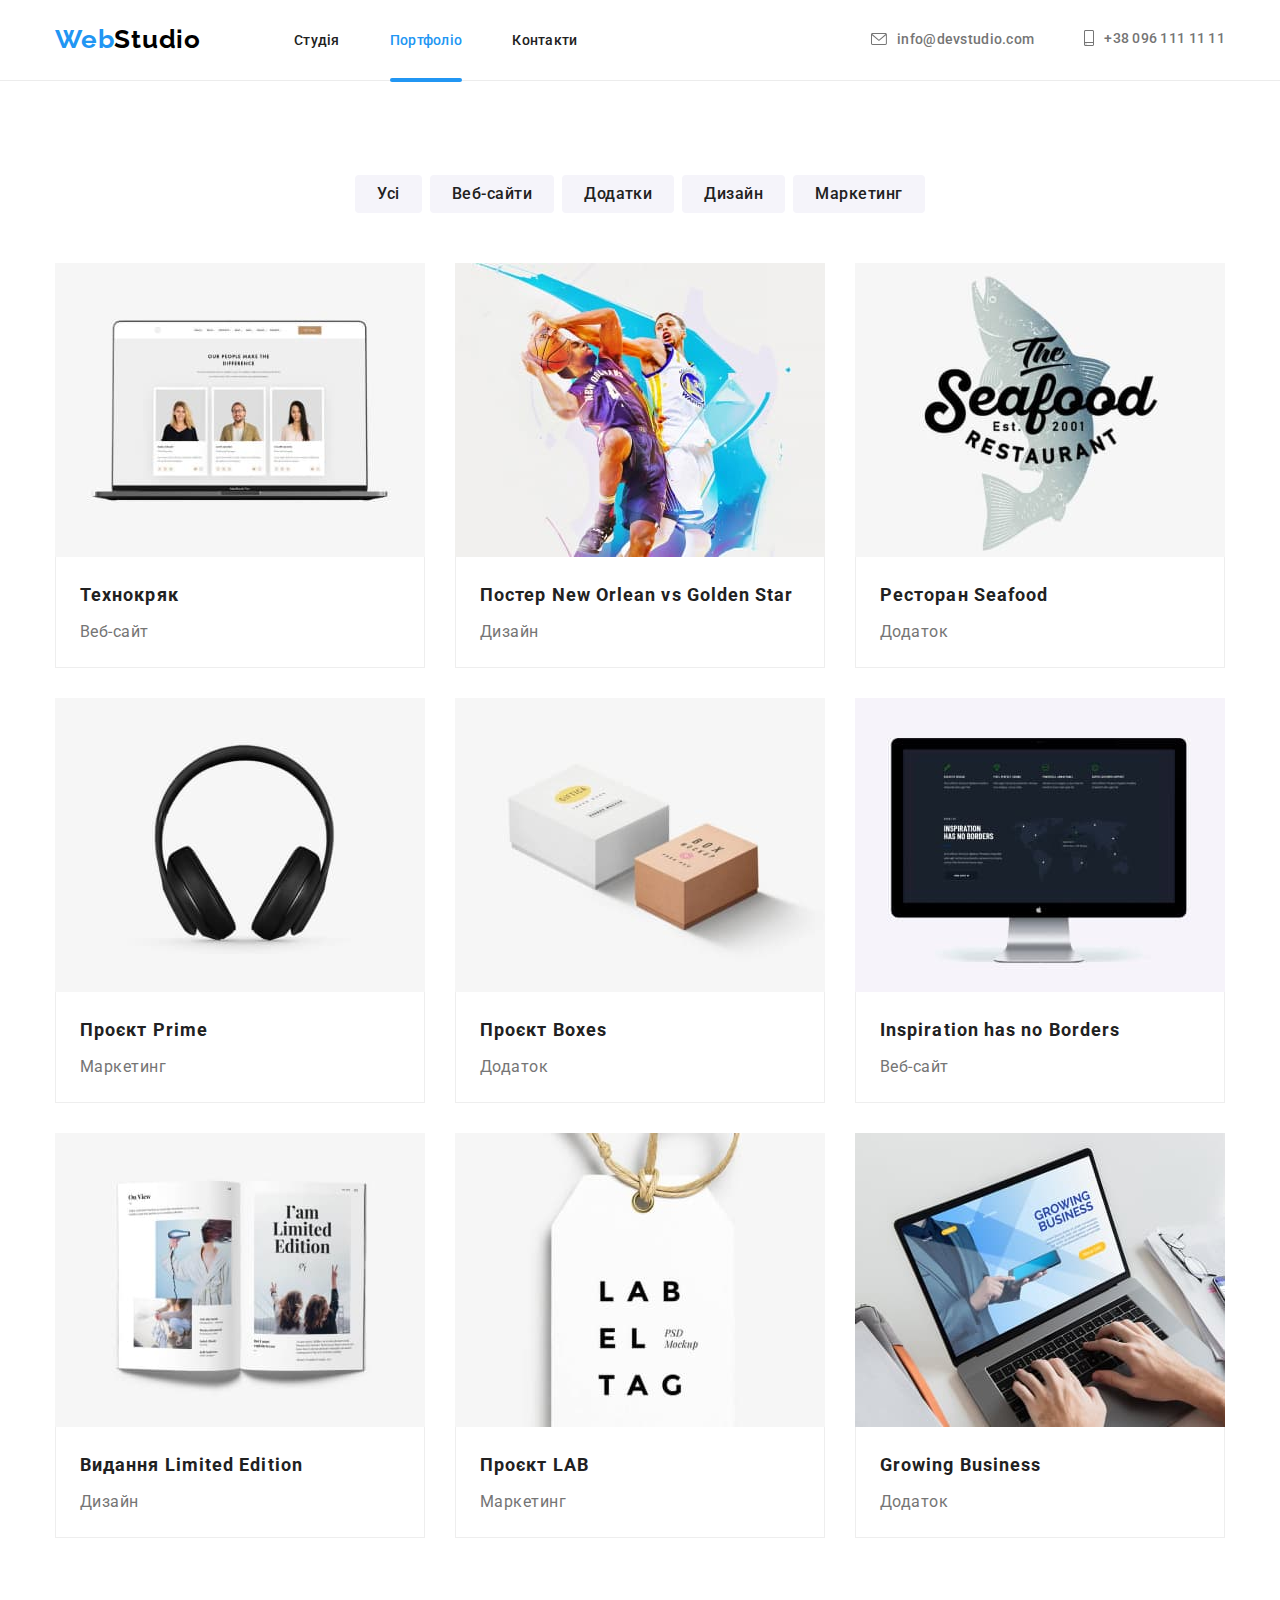
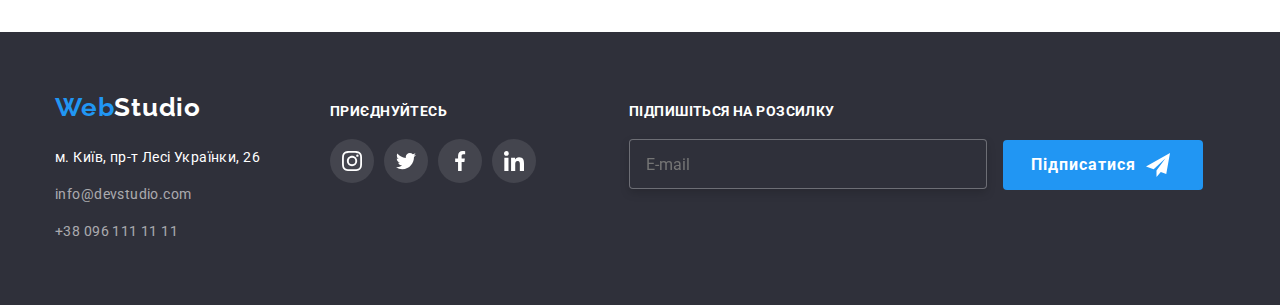
==== commit 93be3dda: "checkbox" ====
--- a/portfolio.html
+++ b/portfolio.html
@@ -21,17 +21,13 @@
     <header class="header">
       <div class="container header__container">
         <nav class="nav">
-          <a href="./index.html" class="logo"
-            >Web<span class="logo__text">Studio</span></a
-          >
+          <a href="./index.html" class="logo">Web<span class="logo__text">Studio</span></a>
           <ul class="nav__list">
             <li>
               <a href="./index.html" class="nav__link">Студія</a>
             </li>
             <li>
-              <a href="./portfolio.html" class="nav__link nav__link--active"
-                >Портфоліо</a
-              >
+              <a href="./portfolio.html" class="nav__link nav__link--active">Портфоліо</a>
             </li>
             <li><a href="#" class="nav__link">Контакти</a></li>
           </ul>
@@ -83,17 +79,12 @@
             <li class="project__li">
               <a href="#" class="project__link">
                 <div class="project__container">
-                  <img
-                    src="./images/technocryack.jpg"
-                    alt="Веб-сайт Технокряк"
-                    width="370"
-                  />
-                  <div class="project__info">
-                    <p class="project__info-text">
-                      Ресурс пропонує комплексні пропозиції з різним рівнем
-                      функціоналу та сервісів. Все це дозволить відвідувачу
-                      отримати вичерпні відомості про компанію чи приватну
-                      особу.
+                  <img src="./images/technocryack.jpg" alt="Веб-сайт Технокряк" width="370" />
+                  <div class="project__info">
+                    <p class="project__info-text">
+                      Ресурс пропонує комплексні пропозиції з різним рівнем функціоналу та сервісів.
+                      Все це дозволить відвідувачу отримати вичерпні відомості про компанію чи
+                      приватну особу.
                     </p>
                   </div>
                 </div>
@@ -113,17 +104,14 @@
                   />
                   <div class="project__info">
                     <p class="project__info-text">
-                      Ресурс пропонує комплексні пропозиції з різним рівнем
-                      функціоналу та сервісів. Все це дозволить відвідувачу
-                      отримати вичерпні відомості про компанію чи приватну
-                      особу.
-                    </p>
-                  </div>
-                </div>
-                <div class="project__box">
-                  <h3 class="project__title">
-                    Постер New Orlean vs Golden Star
-                  </h3>
+                      Ресурс пропонує комплексні пропозиції з різним рівнем функціоналу та сервісів.
+                      Все це дозволить відвідувачу отримати вичерпні відомості про компанію чи
+                      приватну особу.
+                    </p>
+                  </div>
+                </div>
+                <div class="project__box">
+                  <h3 class="project__title">Постер New Orlean vs Golden Star</h3>
                   <p class="project__text">Дизайн</p>
                 </div>
               </a>
@@ -138,10 +126,9 @@
                   />
                   <div class="project__info">
                     <p class="project__info-text">
-                      Ресурс пропонує комплексні пропозиції з різним рівнем
-                      функціоналу та сервісів. Все це дозволить відвідувачу
-                      отримати вичерпні відомості про компанію чи приватну
-                      особу.
+                      Ресурс пропонує комплексні пропозиції з різним рівнем функціоналу та сервісів.
+                      Все це дозволить відвідувачу отримати вичерпні відомості про компанію чи
+                      приватну особу.
                     </p>
                   </div>
                 </div>
@@ -154,17 +141,12 @@
             <li class="project__li">
               <a href="#" class="project__link">
                 <div class="project__container">
-                  <img
-                    src="./images/projekt-prime.jpg"
-                    alt="Маркетинг проєкта Prime"
-                    width="370"
-                  />
-                  <div class="project__info">
-                    <p class="project__info-text">
-                      Ресурс пропонує комплексні пропозиції з різним рівнем
-                      функціоналу та сервісів. Все це дозволить відвідувачу
-                      отримати вичерпні відомості про компанію чи приватну
-                      особу.
+                  <img src="./images/projekt-prime.jpg" alt="Маркетинг проєкта Prime" width="370" />
+                  <div class="project__info">
+                    <p class="project__info-text">
+                      Ресурс пропонує комплексні пропозиції з різним рівнем функціоналу та сервісів.
+                      Все це дозволить відвідувачу отримати вичерпні відомості про компанію чи
+                      приватну особу.
                     </p>
                   </div>
                 </div>
@@ -177,17 +159,12 @@
             <li class="project__li">
               <a href="#" class="project__link">
                 <div class="project__container">
-                  <img
-                    src="./images/projekt-boxes.jpg"
-                    alt="Додаток проєкта Boxes"
-                    width="370"
-                  />
-                  <div class="project__info">
-                    <p class="project__info-text">
-                      Ресурс пропонує комплексні пропозиції з різним рівнем
-                      функціоналу та сервісів. Все це дозволить відвідувачу
-                      отримати вичерпні відомості про компанію чи приватну
-                      особу.
+                  <img src="./images/projekt-boxes.jpg" alt="Додаток проєкта Boxes" width="370" />
+                  <div class="project__info">
+                    <p class="project__info-text">
+                      Ресурс пропонує комплексні пропозиції з різним рівнем функціоналу та сервісів.
+                      Все це дозволить відвідувачу отримати вичерпні відомості про компанію чи
+                      приватну особу.
                     </p>
                   </div>
                 </div>
@@ -207,10 +184,9 @@
                   />
                   <div class="project__info">
                     <p class="project__info-text">
-                      Ресурс пропонує комплексні пропозиції з різним рівнем
-                      функціоналу та сервісів. Все це дозволить відвідувачу
-                      отримати вичерпні відомості про компанію чи приватну
-                      особу.
+                      Ресурс пропонує комплексні пропозиції з різним рівнем функціоналу та сервісів.
+                      Все це дозволить відвідувачу отримати вичерпні відомості про компанію чи
+                      приватну особу.
                     </p>
                   </div>
                 </div>
@@ -230,10 +206,9 @@
                   />
                   <div class="project__info">
                     <p class="project__info-text">
-                      Ресурс пропонує комплексні пропозиції з різним рівнем
-                      функціоналу та сервісів. Все це дозволить відвідувачу
-                      отримати вичерпні відомості про компанію чи приватну
-                      особу.
+                      Ресурс пропонує комплексні пропозиції з різним рівнем функціоналу та сервісів.
+                      Все це дозволить відвідувачу отримати вичерпні відомості про компанію чи
+                      приватну особу.
                     </p>
                   </div>
                 </div>
@@ -246,17 +221,12 @@
             <li class="project__li">
               <a href="#" class="project__link">
                 <div class="project__container">
-                  <img
-                    src="./images/projekt-lab.jpg"
-                    alt="Маркетинг проєкта LAB"
-                    width="370"
-                  />
-                  <div class="project__info">
-                    <p class="project__info-text">
-                      Ресурс пропонує комплексні пропозиції з різним рівнем
-                      функціоналу та сервісів. Все це дозволить відвідувачу
-                      отримати вичерпні відомості про компанію чи приватну
-                      особу.
+                  <img src="./images/projekt-lab.jpg" alt="Маркетинг проєкта LAB" width="370" />
+                  <div class="project__info">
+                    <p class="project__info-text">
+                      Ресурс пропонує комплексні пропозиції з різним рівнем функціоналу та сервісів.
+                      Все це дозволить відвідувачу отримати вичерпні відомості про компанію чи
+                      приватну особу.
                     </p>
                   </div>
                 </div>
@@ -276,10 +246,9 @@
                   />
                   <div class="project__info">
                     <p class="project__info-text">
-                      Ресурс пропонує комплексні пропозиції з різним рівнем
-                      функціоналу та сервісів. Все це дозволить відвідувачу
-                      отримати вичерпні відомості про компанію чи приватну
-                      особу.
+                      Ресурс пропонує комплексні пропозиції з різним рівнем функціоналу та сервісів.
+                      Все це дозволить відвідувачу отримати вичерпні відомості про компанію чи
+                      приватну особу.
                     </p>
                   </div>
                 </div>
@@ -312,14 +281,10 @@
                 >
               </li>
               <li class="address__li">
-                <a href="mailto:info@devstudio.com" class="link address__link"
-                  >info@devstudio.com</a
-                >
+                <a href="mailto:info@devstudio.com" class="address__link">info@devstudio.com</a>
               </li>
               <li class="address__li">
-                <a href="tel:+380961111111" class="link address__link"
-                  >+38 096 111 11 11</a
-                >
+                <a href="tel:+380961111111" class="address__link">+38 096 111 11 11</a>
               </li>
             </ul>
           </address>
@@ -329,28 +294,28 @@
           <ul class="footer__list">
             <li>
               <a href="#" class="footer__link"
-                ><svg class="footer__icon" width="44px" height="44px">
+                ><svg class="footer__icon" width="20px" height="20px">
                   <use href="./images/icons.svg#icon-instagram"></use>
                 </svg>
               </a>
             </li>
             <li>
               <a href="#" class="footer__link"
-                ><svg class="footer__icon" width="44px" height="44px">
+                ><svg class="footer__icon" width="20px" height="20px">
                   <use href="./images/icons.svg#icon-twitter"></use>
                 </svg>
               </a>
             </li>
             <li>
               <a href="#" class="footer__link"
-                ><svg class="footer__icon" width="44px" height="44px">
+                ><svg class="footer__icon" width="20px" height="20px">
                   <use href="./images/icons.svg#icon-facebook"></use>
                 </svg>
               </a>
             </li>
             <li>
               <a href="#" class="footer__link"
-                ><svg class="footer__icon" width="44px" height="44px">
+                ><svg class="footer__icon" width="20px" height="20px">
                   <use href="./images/icons.svg#icon-linkedin"></use>
                 </svg>
               </a>
@@ -359,16 +324,20 @@
         </div>
         <div class="footer__input">
           <h3 class="footer__title">Підпишіться на розсилку</h3>
-          <form action="" method="post" target="_self" class="footer__form">
+          <form action="#" method="post" target="_self" class="footer__form">
             <input
               type="email"
               name="email"
               id="user-email"
               placeholder="E-mail"
+              class="footer__email"
             />
-            <button type="submit" class="footer__btn">Підписатися <svg class="footer__icon-send" width="24px" height="24px">
-              <use href="./images/icons.svg#icon-send"></use>
-            </svg></button>
+            <button type="submit" class="footer__btn">
+              Підписатися
+              <svg class="footer__icon-send" width="24px" height="24px">
+                <use href="./images/icons.svg#icon-send"></use>
+              </svg>
+            </button>
           </form>
         </div>
       </div>
--- a/css/main.min.css
+++ b/css/main.min.css
@@ -1 +1 @@
-body{font-family:"Roboto",sans-serif;color:var(--primary-text-color);background-color:var(--primary-background-color)}img{display:block;max-width:100%;height:auto}.visually-hidden{position:absolute;white-space:nowrap;width:1px;height:1px;overflow:hidden;border:0;padding:0;clip:rect(0 0 0 0);-webkit-clip-path:inset(50%);clip-path:inset(50%);margin:-1px}h1,h2,h3,h4,h5,h6,p{margin:0}.section__title{font-weight:700;font-size:36px;line-height:1.167;text-align:center;letter-spacing:.03em;color:var(--black);margin-bottom:50px}.container{padding:0 15px;margin:0 auto;width:100%;max-width:1200px}.section{padding-top:94px;padding-bottom:94px}.work__list,.team__list,.footer__list,.team__list-svg,.portfolio__filter,.project,.contacts,.nav__list,.address__list,.clients__list,.benefits__list{list-style:none;margin:0;padding:0}.footer__link,.team__link,.project__link,.contacts__link,.nav__link,.address__location,.address__link,.clients__link{text-decoration:none}:root{--primary-background-color: #ffffff;--main--background-color: #f5f5f5;--team-background-color: #f5f4fa;--secondary-background-color: #2f303a;--primary-text-color: #757575;--title-text-color: #212121;--logo-color: #2196f3;--white: #ffffff;--black: #000000;--footer-link: rgba(255, 255, 255, 0.6);--icon-color: #afb1b8}.benefits__list{display:-webkit-box;display:-ms-flexbox;display:flex;-webkit-box-pack:justify;-ms-flex-pack:justify;justify-content:space-between;gap:30px}.benefits__li{width:100%;max-width:270px}.benefits__info{font-weight:700;font-size:14px;line-height:1.143;letter-spacing:.03em;text-transform:uppercase;color:var(--title-text-color);margin-bottom:10px}.benefits__text{font-weight:400;font-size:14px;line-height:1.715;letter-spacing:.03em;color:var(--primary-text-color)}.benefits__svg-box{display:-webkit-box;display:-ms-flexbox;display:flex;background-color:#f5f4fa;margin-bottom:30px;border-radius:4px}.benefits__icons{margin:25px 100px}.hero__button{border-radius:4px;border:0;background-color:var(--logo-color);color:var(--white);font-weight:700;font-size:16px;line-height:1.875;letter-spacing:.06em;padding:10px 32px}.portfolio__button{padding:6px 22px;font-style:normal;font-weight:500;font-size:16px;line-height:1.625;letter-spacing:.03em;color:var(--title-text-color);background-color:var(--team-background-color);border:0;border-radius:4px;-webkit-transition:color .25s,background-color .25s;transition:color .25s,background-color .25s}.portfolio__button:hover,.portfolio__button:focus{color:var(--white);background-color:var(--logo-color);-webkit-box-shadow:0px 3px 1px rgba(0,0,0,.1),0px 1px 2px rgba(0,0,0,.08),0px 2px 2px rgba(0,0,0,.12);box-shadow:0px 3px 1px rgba(0,0,0,.1),0px 1px 2px rgba(0,0,0,.08),0px 2px 2px rgba(0,0,0,.12)}.modal__btn{border-radius:50%;width:30px;height:30px;display:-webkit-box;display:-ms-flexbox;display:flex;-webkit-box-pack:center;-ms-flex-pack:center;justify-content:center;-webkit-box-align:center;-ms-flex-align:center;align-items:center;position:absolute;right:8px;top:8px;border:1px solid rgba(0,0,0,.1);background-color:var(--white)}.modal__btn:hover{fill:var(--logo-color)}.clients__list{display:-webkit-box;display:-ms-flexbox;display:flex;-webkit-box-pack:justify;-ms-flex-pack:justify;justify-content:space-between}.clients__icon{fill:var(--icon-color);-webkit-transition:fill .25s;transition:fill .25s}.clients__link{display:-webkit-box;display:-ms-flexbox;display:flex;width:170px;height:92px;border:2px solid var(--icon-color);border-radius:5%;-webkit-box-align:center;-ms-flex-align:center;align-items:center;-webkit-box-pack:center;-ms-flex-pack:center;justify-content:center;-webkit-transition:border .25s;transition:border .25s}.clients__link:hover,.clients__link:focus{border:2px solid var(--logo-color)}.clients__link:hover .clients__icon,.clients__link:focus .clients__icon{fill:var(--logo-color)}.footer{background-color:var(--secondary-background-color);padding-top:60px;padding-bottom:60px}.footer__container{display:-webkit-box;display:-ms-flexbox;display:flex;-webkit-box-align:baseline;-ms-flex-align:baseline;align-items:baseline}.address__link{font-style:normal;font-weight:400;font-size:14px;line-height:2;letter-spacing:.03em;color:var(--footer-link)}.address__link:hover,.address__link:focus{color:var(--logo-color)}.address__li:not(:last-child){margin-bottom:9px}.address__location{font-style:normal;font-weight:400;font-size:14px;line-height:2;letter-spacing:.03em;color:var(--white);-webkit-transition:color .25s;transition:color .25s}.header{border-bottom:1px solid #ececec}.header__container{display:-webkit-box;display:-ms-flexbox;display:flex}.nav{display:-webkit-box;display:-ms-flexbox;display:flex;-webkit-box-align:center;-ms-flex-align:center;align-items:center}.nav__list{display:-webkit-box;display:-ms-flexbox;display:flex;margin-left:93px;gap:50px}.nav__link{display:block;padding:32px 0;font-weight:500;font-size:14px;line-height:1.143;letter-spacing:.02em;color:var(--title-text-color);-webkit-transition:color .25s;transition:color .25s}.nav__link:hover,.nav__link:focus{color:var(--logo-color)}.nav__link--active{color:var(--logo-color);position:relative}.nav__link--active::after{position:absolute;content:"";bottom:-2px;display:block;width:100%;height:4px;background-color:var(--logo-color);border-radius:2px}.contacts{display:-webkit-box;display:-ms-flexbox;display:flex;margin-left:auto;-webkit-box-align:center;-ms-flex-align:center;align-items:center;gap:50px}.contacts__link{font-weight:500;font-size:14px;line-height:1.143;letter-spacing:.02em;color:var(--primary-text-color);-webkit-transition:color .25s;transition:color .25s}.contacts__link:hover,.contacts__link:focus{color:var(--logo-color)}.contacts__icons{margin-right:10px;fill:currentColor}.hero{background-image:-webkit-gradient(linear, left top, left bottom, from(rgba(47, 48, 58, 0.4)), to(rgba(47, 48, 58, 0.4))),url(../images/background.jpg);background-image:linear-gradient(rgba(47, 48, 58, 0.4), rgba(47, 48, 58, 0.4)),url(../images/background.jpg);background-repeat:no-repeat;background-position:center;background-size:1600px 600px;background-color:var(--secondary-background-color);text-align:center;padding-top:200px;padding-bottom:200px}.hero__title{font-weight:900;font-size:44px;line-height:1.364;letter-spacing:.06em;text-transform:uppercase;color:var(--white);margin:0 auto;margin-bottom:30px;max-width:696px}.logo{text-decoration:none;font-family:"Raleway";font-weight:700;font-size:26px;line-height:1.193;letter-spacing:.03em;color:var(--logo-color)}.logo__text{color:var(--black)}.footer__logo{text-decoration:none;display:block;margin-bottom:20px}.footer__logo-text{color:var(--white)}.modal{position:absolute;width:528px;height:581px;top:50%;left:50%;-webkit-transform:translate(-50%, -50%);transform:translate(-50%, -50%);background-color:var(--white)}.modal__windows{position:fixed;top:0;bottom:0;right:0;left:0;background-color:rgba(0,0,0,.2)}.modal__windows.is-hidden{visibility:hidden;pointer-events:none}.modal__box{height:500px;margin:40px;width:448px}.modal__title{font-weight:700;font-size:20px;line-height:1.15;text-align:center;letter-spacing:.03em;color:#212121;margin-bottom:12px}.modal__lines{font-weight:400;font-size:12px;line-height:1.167;letter-spacing:.01em;color:#757575}.modal__input-box{margin-top:4px;margin-bottom:10px;border:1px solid rgba(33,33,33,.2);border-radius:4px;display:-webkit-box;display:-ms-flexbox;display:flex}.modal__icon{margin:11px 12px}.modal__input{border:none;width:100%}.modal__input:focus{outline:none;border:none}.project{display:-webkit-box;display:-ms-flexbox;display:flex;-ms-flex-wrap:wrap;flex-wrap:wrap}.project__li{margin-bottom:30px;margin-right:30px}.project__li:nth-child(3n){margin-right:0}.project__li:nth-last-child(-n+3){margin-bottom:0}.project__link:focus .project__info,.project__link:hover .project__info{-webkit-transform:translateY(0);transform:translateY(0)}.project__link:focus .project__box,.project__link:hover .project__box{-webkit-box-shadow:0px 1px 1px rgba(0,0,0,.12),0px 4px 4px rgba(0,0,0,.06),1px 4px 6px rgba(0,0,0,.16);box-shadow:0px 1px 1px rgba(0,0,0,.12),0px 4px 4px rgba(0,0,0,.06),1px 4px 6px rgba(0,0,0,.16)}.project__container{position:relative;overflow:hidden}.project__info{position:absolute;top:0;bottom:0;right:0;left:0;background:rgba(33,150,243,.9);-webkit-transform:translateY(100%);transform:translateY(100%);-webkit-transition:-webkit-transform .25s;transition:-webkit-transform .25s;transition:transform .25s;transition:transform .25s, -webkit-transform .25s}.project__info-text{color:var(--white);font-weight:400;font-size:18px;line-height:1.556;letter-spacing:.03em;margin:63px 24px}.project__box{border:1px solid #eee;border-top:0;-webkit-transition:-webkit-transform .25s;transition:-webkit-transform .25s;transition:transform .25s;transition:transform .25s, -webkit-transform .25s}.project__title{font-weight:700;font-size:18px;line-height:2;letter-spacing:.06em;color:var(--title-text-color);padding:20px 24px 4px 24px}.project__text{font-style:normal;font-weight:400;font-size:16px;line-height:1.875;letter-spacing:.03em;color:var(--primary-text-color);padding:0 24px 20px 24px}.portfolio__filter{display:-webkit-box;display:-ms-flexbox;display:flex;-webkit-box-pack:center;-ms-flex-pack:center;justify-content:center;color:var(--title-text-color);font-weight:500;font-size:16px;line-height:1.625;text-align:center;letter-spacing:.03em;margin-bottom:50px}.portfolio__li:not(:last-child){margin-right:8px}.team__list-svg{display:-webkit-box;display:-ms-flexbox;display:flex;margin-top:16px;gap:10px;margin-left:32px}.team__icon{padding:12px;fill:var(--icon-color);-webkit-transition:color .25s;transition:color .25s}.team__link{display:-webkit-box;display:-ms-flexbox;display:flex;-webkit-box-align:center;-ms-flex-align:center;align-items:center;-webkit-box-pack:center;-ms-flex-pack:center;justify-content:center;width:100%;height:100%;border-radius:50%;-webkit-transition:color .25s;transition:color .25s}.team__link:hover,.team__link:focus{background-color:var(--logo-color)}.team__link:hover .team__icon,.team__link:focus .team__icon{fill:#fff}.footer__social{margin-left:70px}.footer__title{font-weight:700;font-size:14px;line-height:1.143;letter-spacing:.03em;text-transform:uppercase;color:var(--white)}.footer__list{display:-webkit-box;display:-ms-flexbox;display:flex;margin-top:20px;gap:10px}.footer__icon{padding:12px;fill:var(--white);-webkit-transition:color .25s;transition:color .25s}.footer__link{background-color:rgba(255,255,255,.1);display:-webkit-box;display:-ms-flexbox;display:flex;-webkit-box-align:center;-ms-flex-align:center;align-items:center;-webkit-box-pack:center;-ms-flex-pack:center;justify-content:center;width:100%;height:100%;border-radius:50%;-webkit-transition:color .25s;transition:color .25s}.footer__link:hover,.footer__link:focus{background-color:var(--logo-color)}.footer__link:hover .footer__icon,.footer__link:focus .footer__icon{fill:#fff}.team{background-color:var(--team-background-color)}.team__list{display:-webkit-box;display:-ms-flexbox;display:flex;margin-top:50px;gap:30px}.team__li{background-color:var(--white);-webkit-box-shadow:0px 1px 3px rgba(0,0,0,.12),0px 1px 1px rgba(0,0,0,.14),0px 2px 1px rgba(0,0,0,.2);box-shadow:0px 1px 3px rgba(0,0,0,.12),0px 1px 1px rgba(0,0,0,.14),0px 2px 1px rgba(0,0,0,.2);border-radius:0px 0px 4px 4px}.team__title{font-weight:500;font-size:16px;line-height:1.188;text-align:center;letter-spacing:.03em;color:var(--title-text-color)}.team__info{padding:30px 0}.team__text{font-weight:400;font-size:16px;line-height:1.188;text-align:center;letter-spacing:.03em;color:var(--primary-text-color);margin-top:10px}.work{padding-top:0}.work__list{display:-webkit-box;display:-ms-flexbox;display:flex;margin-top:50px}.work__li{position:relative}.work__li:not(:last-child){margin-right:30px}.work__info{position:absolute;background:rgba(47,48,58,.8);width:100%;bottom:-1px}.work__description{padding:27px 0;font-weight:700;font-size:14px;line-height:1.143;text-align:center;letter-spacing:.03em;text-transform:uppercase;color:var(--primary-background-color)}.footer__input{margin-left:93px}#user-email{margin-top:20px;background-color:var(--secondary-background-color);border:1px solid rgba(255,255,255,.3);-webkit-filter:drop-shadow(0px 4px 4px rgba(0, 0, 0, 0.15));filter:drop-shadow(0px 4px 4px rgba(0, 0, 0, 0.15));border-radius:4px;width:358px;height:50px;padding-left:16px}.footer__btn{margin-left:12px;padding:10px 28px;width:200px;height:50px;background-color:var(--logo-color);border:none;border-radius:4px;color:var(--white);font-weight:700;font-size:16px;line-height:1.875;display:-webkit-inline-box;display:-ms-inline-flexbox;display:inline-flex;-webkit-box-align:center;-ms-flex-align:center;align-items:center;text-align:center;letter-spacing:.06em}.footer__icon-send{margin-left:10px;fill:var(--white);-webkit-transition:color .25s;transition:color .25s}/*# sourceMappingURL=main.min.css.map */+body{font-family:"Roboto",sans-serif;color:var(--primary-text-color);background-color:var(--primary-background-color)}img{display:block;max-width:100%;height:auto}.visually-hidden{position:absolute;white-space:nowrap;width:1px;height:1px;overflow:hidden;border:0;padding:0;clip:rect(0 0 0 0);-webkit-clip-path:inset(50%);clip-path:inset(50%);margin:-1px}h1,h2,h3,h4,h5,h6,p{margin:0}.section__title{font-weight:700;font-size:36px;line-height:1.167;text-align:center;letter-spacing:.03em;color:var(--black);margin-bottom:50px}.container{padding:0 15px;margin:0 auto;width:100%;max-width:1200px}.section{padding-top:94px;padding-bottom:94px}.work__list,.team__list,.footer__list,.team__list-svg,.portfolio__filter,.project,.contacts,.nav__list,.address__list,.clients__list,.benefits__list{list-style:none;margin:0;padding:0}.footer__link,.team__link,.project__link,.contacts__link,.nav__link,.address__location,.address__link,.clients__link{text-decoration:none}:root{--primary-background-color: #ffffff;--main--background-color: #f5f5f5;--team-background-color: #f5f4fa;--secondary-background-color: #2f303a;--primary-text-color: #757575;--title-text-color: #212121;--logo-color: #2196f3;--white: #ffffff;--black: #000000;--footer-link: rgba(255, 255, 255, 0.6);--icon-color: #afb1b8}.benefits__list{display:-webkit-box;display:-ms-flexbox;display:flex;-webkit-box-pack:justify;-ms-flex-pack:justify;justify-content:space-between;gap:30px}.benefits__li{width:100%;max-width:270px}.benefits__info{font-weight:700;font-size:14px;line-height:1.143;letter-spacing:.03em;text-transform:uppercase;color:var(--title-text-color);margin-bottom:10px}.benefits__text{font-weight:400;font-size:14px;line-height:1.715;letter-spacing:.03em;color:var(--primary-text-color)}.benefits__svg-box{display:-webkit-box;display:-ms-flexbox;display:flex;background-color:#f5f4fa;margin-bottom:30px;border-radius:4px}.benefits__icons{margin:25px 100px}.hero__button{border-radius:4px;border:0;background-color:var(--logo-color);color:var(--white);font-weight:700;font-size:16px;line-height:1.875;letter-spacing:.06em;padding:10px 32px}.portfolio__button{padding:6px 22px;font-style:normal;font-weight:500;font-size:16px;line-height:1.625;letter-spacing:.03em;color:var(--title-text-color);background-color:var(--team-background-color);border:0;border-radius:4px;-webkit-transition:color .25s,background-color .25s;transition:color .25s,background-color .25s}.portfolio__button:hover,.portfolio__button:focus{color:var(--white);background-color:var(--logo-color);-webkit-box-shadow:0px 3px 1px rgba(0,0,0,.1),0px 1px 2px rgba(0,0,0,.08),0px 2px 2px rgba(0,0,0,.12);box-shadow:0px 3px 1px rgba(0,0,0,.1),0px 1px 2px rgba(0,0,0,.08),0px 2px 2px rgba(0,0,0,.12)}.modal__btn{border-radius:50%;width:30px;height:30px;display:-webkit-box;display:-ms-flexbox;display:flex;-webkit-box-pack:center;-ms-flex-pack:center;justify-content:center;-webkit-box-align:center;-ms-flex-align:center;align-items:center;position:absolute;right:8px;top:8px;border:1px solid rgba(0,0,0,.1);background-color:var(--white)}.modal__btn:hover{fill:var(--logo-color)}.clients__list{display:-webkit-box;display:-ms-flexbox;display:flex;-webkit-box-pack:justify;-ms-flex-pack:justify;justify-content:space-between}.clients__icon{fill:var(--icon-color);-webkit-transition:fill .25s;transition:fill .25s}.clients__link{display:-webkit-box;display:-ms-flexbox;display:flex;width:170px;height:92px;border:2px solid var(--icon-color);border-radius:5%;-webkit-box-align:center;-ms-flex-align:center;align-items:center;-webkit-box-pack:center;-ms-flex-pack:center;justify-content:center;-webkit-transition:border .25s;transition:border .25s}.clients__link:hover,.clients__link:focus{border:2px solid var(--logo-color)}.clients__link:hover .clients__icon,.clients__link:focus .clients__icon{fill:var(--logo-color)}.footer{background-color:var(--secondary-background-color);padding-top:60px;padding-bottom:60px}.footer__container{display:-webkit-box;display:-ms-flexbox;display:flex;-webkit-box-align:baseline;-ms-flex-align:baseline;align-items:baseline}.footer__input{margin-left:93px}.footer__email{margin-top:20px;background-color:var(--secondary-background-color);border:1px solid rgba(255,255,255,.3);-webkit-filter:drop-shadow(0px 4px 4px rgba(0, 0, 0, 0.15));filter:drop-shadow(0px 4px 4px rgba(0, 0, 0, 0.15));border-radius:4px;width:358px;height:50px;padding-left:16px;color:#f0f8ff}.footer__btn{margin-left:12px;padding:10px 28px;width:200px;height:50px;background-color:var(--logo-color);border:none;border-radius:4px;color:var(--white);font-weight:700;font-size:16px;line-height:1.875;display:-webkit-inline-box;display:-ms-inline-flexbox;display:inline-flex;-webkit-box-align:center;-ms-flex-align:center;align-items:center;text-align:center;letter-spacing:.06em}.footer__icon-send{margin-left:10px;fill:var(--white);-webkit-transition:color .25s;transition:color .25s}.address__link{font-style:normal;font-weight:400;font-size:14px;line-height:2;letter-spacing:.03em;color:var(--footer-link)}.address__link:hover,.address__link:focus{color:var(--logo-color)}.address__li:not(:last-child){margin-bottom:9px}.address__location{font-style:normal;font-weight:400;font-size:14px;line-height:2;letter-spacing:.03em;color:var(--white);-webkit-transition:color .25s;transition:color .25s}.header{border-bottom:1px solid #ececec}.header__container{display:-webkit-box;display:-ms-flexbox;display:flex}.nav{display:-webkit-box;display:-ms-flexbox;display:flex;-webkit-box-align:center;-ms-flex-align:center;align-items:center}.nav__list{display:-webkit-box;display:-ms-flexbox;display:flex;margin-left:93px;gap:50px}.nav__link{display:block;padding:32px 0;font-weight:500;font-size:14px;line-height:1.143;letter-spacing:.02em;color:var(--title-text-color);-webkit-transition:color .25s;transition:color .25s}.nav__link:hover,.nav__link:focus{color:var(--logo-color)}.nav__link--active{color:var(--logo-color);position:relative}.nav__link--active::after{position:absolute;content:"";bottom:-2px;display:block;width:100%;height:4px;background-color:var(--logo-color);border-radius:2px}.contacts{display:-webkit-box;display:-ms-flexbox;display:flex;margin-left:auto;-webkit-box-align:center;-ms-flex-align:center;align-items:center;gap:50px}.contacts__link{display:-webkit-inline-box;display:-ms-inline-flexbox;display:inline-flex;-webkit-box-align:center;-ms-flex-align:center;align-items:center;font-weight:500;font-size:14px;line-height:1.143;letter-spacing:.02em;color:var(--primary-text-color);-webkit-transition:color .25s;transition:color .25s}.contacts__link:hover,.contacts__link:focus{color:var(--logo-color)}.contacts__icons{margin-right:10px;fill:currentColor}.hero{background-image:-webkit-gradient(linear, left top, left bottom, from(rgba(47, 48, 58, 0.4)), to(rgba(47, 48, 58, 0.4))),url(../images/background.jpg);background-image:linear-gradient(rgba(47, 48, 58, 0.4), rgba(47, 48, 58, 0.4)),url(../images/background.jpg);background-repeat:no-repeat;background-position:center;background-size:1600px 600px;background-color:var(--secondary-background-color);text-align:center;padding-top:200px;padding-bottom:200px}.hero__title{font-weight:900;font-size:44px;line-height:1.364;letter-spacing:.06em;text-transform:uppercase;color:var(--white);margin:0 auto;margin-bottom:30px;max-width:696px}.logo{text-decoration:none;font-family:"Raleway";font-weight:700;font-size:26px;line-height:1.193;letter-spacing:.03em;color:var(--logo-color)}.logo__text{color:var(--black)}.footer__logo{text-decoration:none;display:block;margin-bottom:20px}.footer__logo-text{color:var(--white)}.modal{position:absolute;width:528px;height:581px;top:50%;left:50%;-webkit-transform:translate(-50%, -50%);transform:translate(-50%, -50%);background-color:var(--white)}.modal__windows{position:fixed;top:0;bottom:0;right:0;left:0;background-color:rgba(0,0,0,.2)}.modal__windows.is-hidden{visibility:hidden;pointer-events:none}.modal__box{height:500px;margin:40px;width:448px}.modal__title{font-weight:700;font-size:20px;line-height:1.15;text-align:center;letter-spacing:.03em;color:#212121;margin-bottom:12px}.modal__lines{font-weight:400;font-size:12px;line-height:1.167;letter-spacing:.01em;color:#757575}.modal__input-box{position:relative;margin-top:4px;margin-bottom:10px}.modal__icon{position:absolute;top:50%;left:12px;-webkit-transform:translate(0, -50%);transform:translate(0, -50%);fill:#212121}.modal__input:focus+.modal__icon{fill:#2196f3}.modal__input{width:100%;height:40px;padding-left:42px;border:1px solid rgba(33,33,33,.2);border-radius:4px}.modal__input:focus{outline:none;border:none;border:1px solid #2196f3}.modal__comentar{width:100%;height:120px;resize:none;padding:12px 16px;border:1px solid rgba(33,33,33,.2);border-radius:4px}.modal__comentar:focus{outline:none;border:none;border:1px solid #2196f3}.modal__line-checkbox{display:-webkit-inline-box;display:-ms-inline-flexbox;display:inline-flex;-webkit-box-align:center;-ms-flex-align:center;align-items:center;-webkit-user-select:none;-moz-user-select:none;-ms-user-select:none;user-select:none;font-style:normal;font-weight:400;font-size:14px;line-height:1.715;letter-spacing:.03em;color:#757575}.modal__checkbox{position:absolute;z-index:-1;opacity:0}.modal__checkbox:checked+.modal__checkbox-box{background-color:#2196f3;border:none}.modal__checkbox-link{color:#2196f3;display:inline-block;margin-left:2px}.modal__checkbox-box{display:inline-block;width:16px;height:15px;-ms-flex-negative:0;flex-shrink:0;-webkit-box-flex:0;-ms-flex-positive:0;flex-grow:0;border:2px solid var(--black);border-radius:2px;margin-right:8px;background-repeat:no-repeat;background-position:center center;background-size:50% 50%}.project{display:-webkit-box;display:-ms-flexbox;display:flex;-ms-flex-wrap:wrap;flex-wrap:wrap}.project__li{margin-bottom:30px;margin-right:30px}.project__li:nth-child(3n){margin-right:0}.project__li:nth-last-child(-n+3){margin-bottom:0}.project__link:focus .project__info,.project__link:hover .project__info{-webkit-transform:translateY(0);transform:translateY(0)}.project__link:focus .project__box,.project__link:hover .project__box{-webkit-box-shadow:0px 1px 1px rgba(0,0,0,.12),0px 4px 4px rgba(0,0,0,.06),1px 4px 6px rgba(0,0,0,.16);box-shadow:0px 1px 1px rgba(0,0,0,.12),0px 4px 4px rgba(0,0,0,.06),1px 4px 6px rgba(0,0,0,.16)}.project__container{position:relative;overflow:hidden}.project__info{position:absolute;top:0;bottom:0;right:0;left:0;background:rgba(33,150,243,.9);-webkit-transform:translateY(100%);transform:translateY(100%);-webkit-transition:-webkit-transform .25s;transition:-webkit-transform .25s;transition:transform .25s;transition:transform .25s, -webkit-transform .25s}.project__info-text{color:var(--white);font-weight:400;font-size:18px;line-height:1.556;letter-spacing:.03em;margin:63px 24px}.project__box{border:1px solid #eee;border-top:0;-webkit-transition:-webkit-transform .25s;transition:-webkit-transform .25s;transition:transform .25s;transition:transform .25s, -webkit-transform .25s}.project__title{font-weight:700;font-size:18px;line-height:2;letter-spacing:.06em;color:var(--title-text-color);padding:20px 24px 4px 24px}.project__text{font-style:normal;font-weight:400;font-size:16px;line-height:1.875;letter-spacing:.03em;color:var(--primary-text-color);padding:0 24px 20px 24px}.portfolio__filter{display:-webkit-box;display:-ms-flexbox;display:flex;-webkit-box-pack:center;-ms-flex-pack:center;justify-content:center;color:var(--title-text-color);font-weight:500;font-size:16px;line-height:1.625;text-align:center;letter-spacing:.03em;margin-bottom:50px}.portfolio__li:not(:last-child){margin-right:8px}.team__list-svg{display:-webkit-box;display:-ms-flexbox;display:flex;margin-top:16px;gap:10px;margin-left:32px}.team__icon{fill:var(--icon-color);-webkit-transition:color .25s;transition:color .25s}.team__link{display:-webkit-box;display:-ms-flexbox;display:flex;-webkit-box-align:center;-ms-flex-align:center;align-items:center;-webkit-box-pack:center;-ms-flex-pack:center;justify-content:center;width:44px;height:44px;border-radius:50%;-webkit-transition:color .25s,background-color .25s;transition:color .25s,background-color .25s}.team__link:hover,.team__link:focus{background-color:var(--logo-color)}.team__link:hover .team__icon,.team__link:focus .team__icon{fill:#fff}.footer__social{margin-left:70px}.footer__title{font-weight:700;font-size:14px;line-height:1.143;letter-spacing:.03em;text-transform:uppercase;color:var(--white)}.footer__list{display:-webkit-box;display:-ms-flexbox;display:flex;margin-top:20px;gap:10px}.footer__icon{fill:var(--white);-webkit-transition:color .25s;transition:color .25s}.footer__link{background-color:rgba(255,255,255,.1);display:-webkit-box;display:-ms-flexbox;display:flex;-webkit-box-align:center;-ms-flex-align:center;align-items:center;-webkit-box-pack:center;-ms-flex-pack:center;justify-content:center;width:44px;height:44px;border-radius:50%;-webkit-transition:color .25s,background-color .25s;transition:color .25s,background-color .25s}.footer__link:hover,.footer__link:focus{background-color:var(--logo-color)}.footer__link:hover .footer__icon,.footer__link:focus .footer__icon{fill:#fff}.team{background-color:var(--team-background-color)}.team__list{display:-webkit-box;display:-ms-flexbox;display:flex;margin-top:50px;gap:30px}.team__li{background-color:var(--white);-webkit-box-shadow:0px 1px 3px rgba(0,0,0,.12),0px 1px 1px rgba(0,0,0,.14),0px 2px 1px rgba(0,0,0,.2);box-shadow:0px 1px 3px rgba(0,0,0,.12),0px 1px 1px rgba(0,0,0,.14),0px 2px 1px rgba(0,0,0,.2);border-radius:0px 0px 4px 4px}.team__title{font-weight:500;font-size:16px;line-height:1.188;text-align:center;letter-spacing:.03em;color:var(--title-text-color)}.team__info{padding:30px 0}.team__text{font-weight:400;font-size:16px;line-height:1.188;text-align:center;letter-spacing:.03em;color:var(--primary-text-color);margin-top:10px}.work{padding-top:0}.work__list{display:-webkit-box;display:-ms-flexbox;display:flex;margin-top:50px}.work__li{position:relative}.work__li:not(:last-child){margin-right:30px}.work__info{position:absolute;background:rgba(47,48,58,.8);width:100%;bottom:-1px}.work__description{padding:27px 0;font-weight:700;font-size:14px;line-height:1.143;text-align:center;letter-spacing:.03em;text-transform:uppercase;color:var(--primary-background-color)}/*# sourceMappingURL=main.min.css.map */